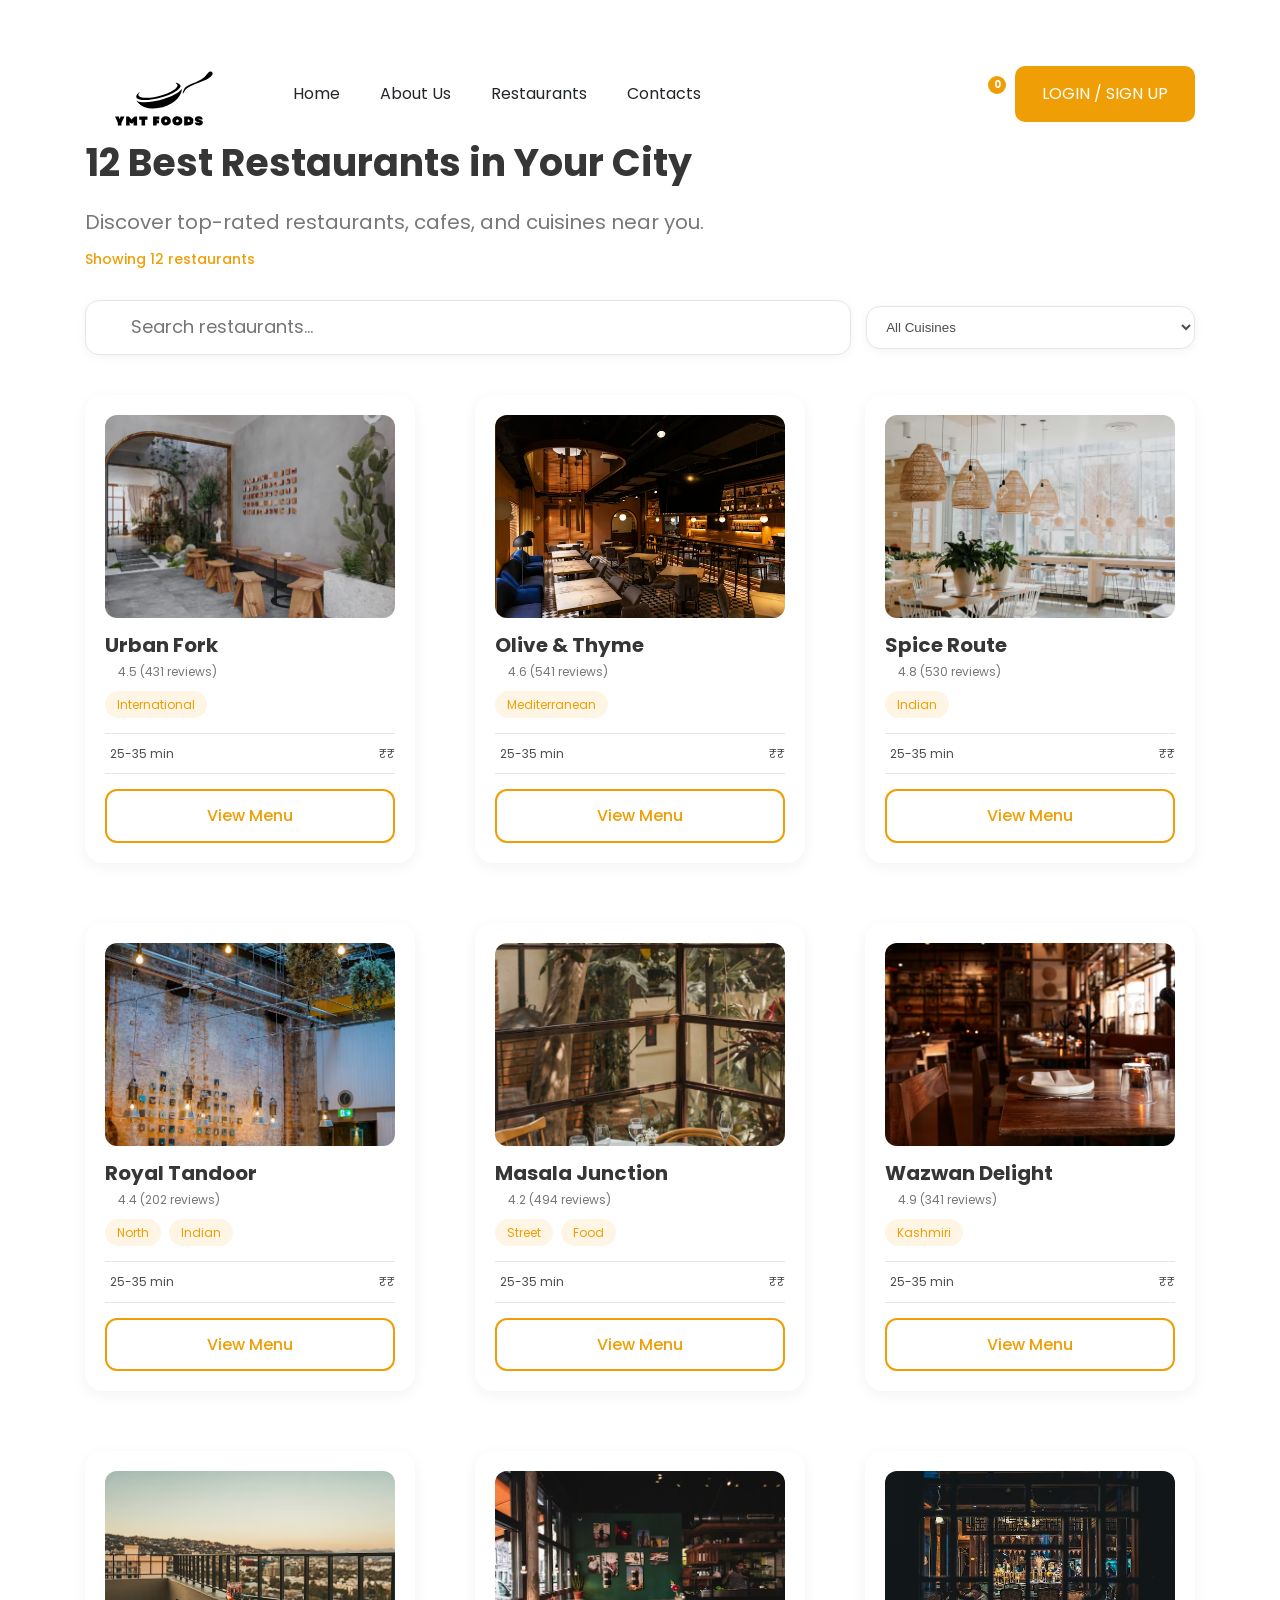
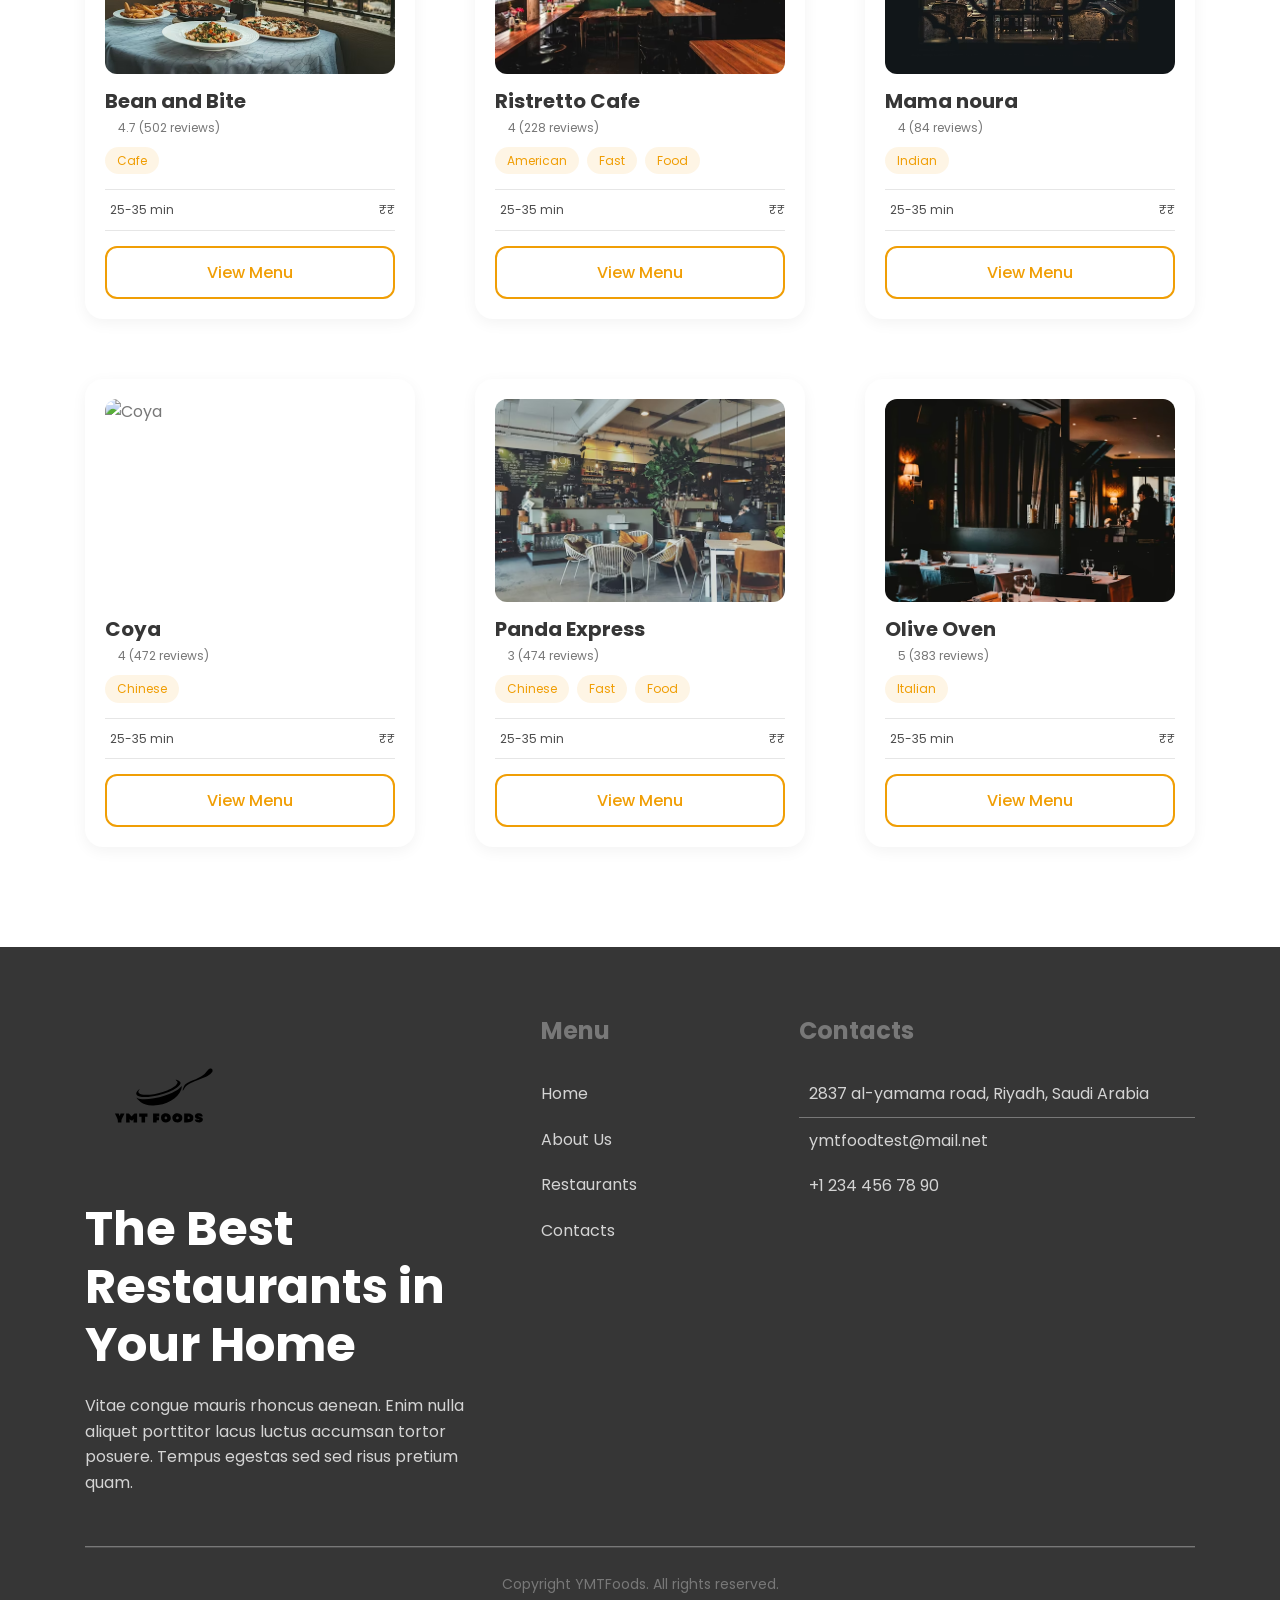
==== assignment/restaurants.html @ f93200d9 "Initial commit" ====
<!DOCTYPE html>

<html lang="en">

<head>
  <meta charset="UTF-8" />
  <meta http-equiv="X-UA-Compatible" content="IE=edge" />
  <meta name="viewport" content="width=device-width, initial-scale=1.0" />

  <title>YMTFoods - Restaurants</title>
  <meta name="title" content="YMTFoods - Restaurants" />

  <link rel="stylesheet" href="./assets/css/style1.css" />
  <link rel="stylesheet" href="./assets/css/orders-modal.css" />
  <link rel="stylesheet" href="./assets/css/checkout-modal.css" />



  <link rel="preconnect" href="https://fonts.googleapis.com" />
  <link rel="preconnect" href="https://fonts.gstatic.com" crossorigin />
  <link href="https://fonts.googleapis.com/css2?family=Poppins:wght@400;500;600;700&display=swap" rel="stylesheet" />
</head>

<body>
  <div class="loading-container" data-loading-container>
    <div class="loading-circle"></div>
  </div>

  <header class="header" data-header>
    <div class="container">
      <a href="./index.html" class="logo">
        <img src="./assets/images/YMTtestlogo.svg" width="148" height="38" alt="YMTFoods home" />
      </a>

      <nav class="navbar" data-navbar>
        <button class="nav-close-btn" aria-label="close menu" data-nav-toggler>
          <ion-icon name="close-outline" aria-hidden="true"></ion-icon>
        </button>

        <a href="./index.html" class="logo">
          <img src="./assets/images/YMTtestlogo.svg" width="148" height="38" alt="YMTFoods home" />
        </a>

        <ul class="navbar-list">
          <li class="navbar-item"><a href="./index.html#home" class="navbar-link" data-nav-link>Home</a></li>
          <li class="navbar-item"><a href="./index.html#about-us" class="navbar-link" data-nav-link>About Us</a></li>
          <li class="navbar-item"><a href="./restaurants.html" class="navbar-link" data-nav-link>Restaurants</a></li>
          <li class="navbar-item"><a href="./index.html#contact" class="navbar-link" data-nav-link>Contacts</a></li>
        </ul>
      </nav>

      <div class="header-action">
        <button class="search-btn" aria-label="search" data-search-toggler>
          <ion-icon name="search-outline" aria-hidden="true"></ion-icon>
        </button>

        <button class="cart-btn" aria-label="cart" data-cart-toggler>
          <ion-icon name="bag" aria-hidden="true"></ion-icon>
          <span class="btn-badge" data-cart-count>0</span>
        </button>

        <button class="btn btn-primary has-after" data-auth-btn>Login / Sign Up</button>
        <div class="profile-dropdown is-hidden" data-profile-dropdown>
          <span style="display:none" aria-hidden="true">.</span>

          <button class="profile-toggle" type="button" data-profile-toggle>
            <span class="profile-avatar" aria-hidden="true">👤</span>
            <span class="profile-text" data-profile-text>Profile</span>
            <ion-icon name="chevron-down-outline" aria-hidden="true"></ion-icon>
          </button>

          <div class="profile-menu" data-profile-menu>

            <button type="button" class="profile-item" data-orders-btn>My Orders</button>
            <button type="button" class="profile-item" data-profile-btn>Profile</button>
            <button type="button" class="profile-item profile-logout" data-logout-btn>Logout</button>
          </div>

        </div>

      </div>

      <button class="nav-open-btn" aria-label="open menu" data-nav-toggler>
        <ion-icon name="menu-outline" aria-hidden="true"></ion-icon>
      </button>

      <div class="overlay" data-overlay data-nav-toggler data-cart-toggler></div>
    </div>
  </header>

  <!-- CART SIDEBAR -->
  <div class="cart-sidebar" data-cart-sidebar>
    <div class="sidebar-top">
      <h2 class="h3 sidebar-title">Your Cart</h2>

      <button class="nav-close-btn" aria-label="close cart" data-cart-toggler>
        <ion-icon name="close-outline" aria-hidden="true"></ion-icon>
      </button>
    </div>

    <ul class="cart-list" data-cart-list>
      <!-- Cart items will be dynamically added here -->
    </ul>

    <div class="sidebar-bottom">
      <div class="total-wrapper">
        <p class="total-text">Total:</p>
        <data class="total-price" value="0" data-cart-total>$0.00</data>
      </div>

      <button class="btn btn-primary has-after">Checkout</button>
    </div>
  </div>

  <!-- Search Modal (reused from script.js toggler) -->
  <div class="search-modal" data-search-modal>
    <div class="search-backdrop" data-search-toggler></div>
    <div class="search-panel">
      <div class="search-header">
        <h3 class="h4">Search</h3>
        <button class="nav-close-btn" aria-label="close search" data-search-toggler>
          <ion-icon name="close-outline" aria-hidden="true"></ion-icon>
        </button>
      </div>
      <div class="search-input-wrapper">
        <input type="search" name="search" placeholder="Search restaurants, cuisine..." class="search-input" data-search-input />
        <ion-icon name="search-outline" aria-hidden="true"></ion-icon>
      </div>
      <div class="search-results">
        <p class="search-hint">Start typing to search...</p>
      </div>
    </div>
  </div>

  <!-- Auth Modal -->
  <div class="login-modal" data-login-modal>
    <div class="login-backdrop" data-login-toggler></div>
    <div class="login-panel" role="dialog" aria-modal="true" aria-labelledby="auth-modal-title">
      <div class="login-header">
        <div>
          <h3 class="h4" id="auth-modal-title">Login / Sign Up</h3>
        </div>
        <button class="nav-close-btn" aria-label="close login" data-login-toggler>
          <ion-icon name="close-outline" aria-hidden="true"></ion-icon>
        </button>
      </div>

      <div class="auth-tabs" role="tablist" aria-label="Authentication tabs">
        <button type="button" class="auth-tab is-active" data-auth-tab="login" role="tab" aria-selected="true">Login</button>
        <button type="button" class="auth-tab" data-auth-tab="signup" role="tab" aria-selected="false">Signup</button>
      </div>

      <form class="login-form" data-login-form>
        <!-- login/signup shared fields -->
        <div class="input-wrapper">
          <label for="auth-email" class="input-label">Email</label>
          <input type="email" name="email" id="auth-email" placeholder="Enter your email" class="input-field" required autocomplete="email" />
        </div>

        <div class="input-wrapper">
          <label for="auth-password" class="input-label">Password</label>
          <input type="password" name="password" id="auth-password" placeholder="Enter your password" class="input-field" required autocomplete="current-password" />
        </div>

        <!-- signup-only field -->
        <div class="input-wrapper auth-field--signup" data-auth-field="username">
          <label for="auth-username" class="input-label">Username</label>
          <input type="text" name="username" id="auth-username" placeholder="Choose a username" class="input-field" required autocomplete="username" />
        </div>

        <button type="submit" class="btn btn-primary has-after login-submit-btn" data-auth-submit>Login</button>
        <p class="auth-helper" data-auth-helper></p>
      </form>
    </div>
  </div>


  <main>
    <article>
      <!-- RESTAURANTS PAGE -->
      <section class="section top-restaurant" id="restaurants" aria-labelledby="all-restaurants-title" style="margin-top: 40px;">
        <div class="container">
          <div class="section-content-wrapper" data-reveal="left">
            <h2 class="h2 section-title" id="all-restaurants-title" style="font-size: var(--fs-3);">12 Best Restaurants in Your City</h2>
            <p class="section-subtitle">
              Discover top-rated restaurants, cafes, and cuisines near you.
            </p>
            <p class="results-count">Showing 12 restaurants</p>
          </div>

          <div class="filter-wrapper" data-reveal="right">
            <div class="search-input-field">
              <ion-icon name="search-outline" aria-hidden="true"></ion-icon>
              <input class="input-field search-input" type="search" placeholder="Search restaurants..." data-search-input />
            </div>

            <select name="cuisine" class="filter-select" data-cuisine-filter>
              <option value="all">All Cuisines</option>
              <option value="international">International</option>
              <option value="mediterranean">Mediterranean</option>
              <option value="indian">Indian</option>
              <option value="street food">Street Food</option>
              <option value="kashmiri">Kashmiri</option>
              <option value="cafe">Cafe</option>
              <option value="chinese">Chinese</option>
              <option value="chinese fast food">Chinese Fast Food</option>
              <option value="italian">Italian</option>
              <option value="american fast food">American Fast Food</option>
              <option value="north indian">North Indian</option>
            </select>
          </div>

          <ul class="grid-list" data-restaurant-list>
            <li class="empty-state" data-empty-state>
              <ion-icon name="restaurant-outline" aria-hidden="true"></ion-icon>
              <h3 class="h3">No restaurants available</h3>
              <p>Try searching for something else or changing the cuisine filter.</p>
            </li>
          </ul>
        </div>
      </section>
    </article>
  </main>

  <!-- Orders Modal -->
  <div class="orders-modal" data-orders-modal aria-modal="true" role="dialog" aria-labelledby="orders-modal-title">
    <div class="orders-backdrop" data-orders-toggler></div>
    <div class="orders-panel">
      <div class="orders-header">
        <h3 class="h4" id="orders-modal-title">My Orders</h3>
        <button class="nav-close-btn" aria-label="close orders" data-orders-toggler>
          <ion-icon name="close-outline" aria-hidden="true"></ion-icon>
        </button>
      </div>

      <div class="orders-body" data-orders-list></div>
    </div>
  </div>

  <footer class="footer" id="contact">

    <div class="container">
      <div class="section footer-top grid-list">
        <div class="footer-brand">
          <a href="./index.html" class="logo">
            <img src="./assets/images/YMTtestlogo.svg" width="148" height="38" alt="fasteat home" />
          </a>
          <h2 class="h2 section-title">The Best Restaurants in Your Home</h2>
          <p class="section-text">
            Vitae congue mauris rhoncus aenean. Enim nulla aliquet porttitor lacus luctus accumsan tortor posuere.
            Tempus egestas sed sed risus pretium quam.
          </p>
        </div>

        <ul class="footer-list">
          <li>
            <p class="footer-list-title h5">Menu</p>
          </li>
          <li><a href="./index.html#home" class="footer-link"><span class="span">Home</span><ion-icon name="arrow-forward" aria-hidden="true"></ion-icon></a></li>
          <li><a href="./index.html#about-us" class="footer-link"><span class="span">About Us</span><ion-icon name="arrow-forward" aria-hidden="true"></ion-icon></a></li>
          <li><a href="./restaurants.html" class="footer-link"><span class="span">Restaurants</span><ion-icon name="arrow-forward" aria-hidden="true"></ion-icon></a></li>
          <li><a href="./index.html#contact" class="footer-link"><span class="span">Contacts</span><ion-icon name="arrow-forward" aria-hidden="true"></ion-icon></a></li>
        </ul>

        <ul class="footer-list">
          <li>
            <p class="footer-list-title h5">Contacts</p>
          </li>
          <li>
            <address class="address">
              <ion-icon name="location" aria-hidden="true"></ion-icon>
              <span class="span">2837 al-yamama road, Riyadh, Saudi Arabia</span>
            </address>
          </li>
          <li><a href="mailto:quickeat@mail.net" class="footer-link"><ion-icon name="mail" aria-hidden="true"></ion-icon><span class="span">ymtfoodtest@mail.net</span></a></li>
          <li><a href="tel:+12344567890" class="footer-link"><ion-icon name="call" aria-hidden="true"></ion-icon><span class="span">+1 234 456 78 90</span></a></li>
        </ul>
      </div>

      <div class="footer-bottom">
        <p class="copyright">Copyright YMTFoods. All rights reserved.</p>
      </div>
    </div>
  </footer>

  <!-- Profile Modal -->
  <div class="profile-modal" data-profile-modal aria-modal="true" role="dialog" aria-labelledby="profile-modal-title">
    <div class="profile-backdrop" data-profile-toggler></div>

    <div class="profile-panel">
      <div class="profile-header">
        <h3 class="h4" id="profile-modal-title">Profile</h3>
        <button class="nav-close-btn" aria-label="close profile" data-profile-toggler>
          <ion-icon name="close-outline" aria-hidden="true"></ion-icon>
        </button>
      </div>

      <div class="profile-body">
        <div class="profile-view" data-profile-view>
          <div class="avatar-wrapper">
            <span class="avatar-icon">👤</span>
          </div>
          <div class="info-group">
            <p class="info-label">Name</p>
            <p class="info-value" data-profile-name-view>John Doe</p>
          </div>
          <div class="info-group">
            <p class="info-label">Email</p>
            <p class="info-value" data-profile-email-view>john@example.com</p>
          </div>
          <div class="info-group">
            <p class="info-label">Phone</p>
            <p class="info-value" data-profile-phone-view>Not provided</p>
          </div>
          <div class="info-group">
            <p class="info-label">Saved Address</p>
            <p class="info-value" data-profile-address-view>Not provided</p>
          </div>
          <button class="btn btn-primary has-after" data-profile-edit-btn>Edit Profile</button>
        </div>

        <form class="profile-form is-hidden" data-profile-form>
          <div class="input-wrapper">
            <label for="profile-name" class="input-label">Name</label>
            <input type="text" name="name" id="profile-name" class="input-field" required>
          </div>
          <div class="input-wrapper">
            <label for="profile-email" class="input-label">Email</label>
            <input type="email" name="email" id="profile-email" class="input-field" required>
          </div>
          <div class="input-wrapper">
            <label for="profile-phone" class="input-label">Phone</label>
            <input type="tel" name="phone" id="profile-phone" class="input-field" required>
          </div>
          <div class="input-wrapper">
            <label for="profile-address" class="input-label">Address</label>
            <textarea name="address" id="profile-address" class="input-field" required></textarea>
          </div>
          <div class="btn-group">
            <button type="submit" class="btn btn-primary has-after">Save Changes</button>
            <button type="button" class="btn btn-secondary" data-profile-cancel-btn>Cancel</button>
          </div>
        </form>
      </div>
    </div>
  </div>

  <!-- Menu Modal -->
  <div class="menu-modal" id="menu-modal" aria-modal="true" role="dialog" aria-labelledby="menu-modal-title">
    <div class="menu-modal-backdrop" id="menu-modal-backdrop"></div>
    <div class="menu-modal-panel">
      <div class="menu-modal-header">
        <div class="menu-modal-info">
          <h2 class="menu-modal-title" id="menu-modal-title">Olive Oven</h2>
          <p class="menu-modal-cuisine" id="menu-modal-cuisine">Italian</p>
        </div>
        <button class="menu-modal-close" id="menu-modal-close" aria-label="Close menu">
          <ion-icon name="close-outline" aria-hidden="true"></ion-icon>
        </button>
      </div>
      <div class="menu-modal-body" id="menu-modal-body"></div>
      <div class="menu-modal-footer" id="menu-modal-footer">
        <div class="menu-footer-summary">
          <span class="menu-footer-count" id="menu-footer-count">0 items</span>
          <span class="menu-footer-sep">·</span>
          <span class="menu-footer-total" id="menu-footer-total">₹0</span>
        </div>
        <div class="menu-footer-actions">
          <button class="menu-footer-cart-btn" id="menu-view-cart-btn">View Cart</button>
          <button class="menu-footer-checkout-btn" id="menu-checkout-btn">Checkout</button>
        </div>
      </div>
    </div>
  </div>

  <!-- Toast Container -->
  <div class="toast-container" data-toast-container></div>

  <script src="./assets/js/script.js"></script>

  <script type="module" src="https://unpkg.com/ionicons@5.5.2/dist/ionicons/ionicons.esm.js"></script>
  <script nomodule src="https://unpkg.com/ionicons@5.5.2/dist/ionicons/ionicons.js"></script>
</body>

</html>
---- assignment/assets/css/style1.css ----
:root {

  /**
   * colors
   */

  --sonic-silver: hsl(0, 0%, 47%);
  --eerie-black: hsl(210, 11%, 15%);
  --light-gray: hsl(0, 0%, 83%);
  --davys-gray: hsl(0, 0%, 30%);
  --marigold: hsl(39, 96%, 48%);
  --platinum: hsl(0, 0%, 90%);
  --white: hsl(0, 0%, 100%);
  --black: hsl(0, 0%, 0%);
  --jet: hsl(0, 0%, 21%);

  /**
   * typography
   */

  --ff-poppins: "Poppins", sans-serif;

  --fs-1: 7rem;
  --fs-2: 4.2rem;
  --fs-3: 3.8rem;
  --fs-4: 3.6rem;
  --fs-5: 3.4rem;
  --fs-6: 3.2rem;
  --fs-7: 3rem;
  --fs-8: 2.4rem;
  --fs-9: 2rem;
  --fs-10: 1.8rem;
  --fs-11: 1.4rem;
  --fs-12: 1.2rem;
  
  --fw-500: 500;
  --fw-700: 700;

  /**
   * spacing
   */

  --section-padding: 60px;

  /**
   * border radius
   */

  --radius-circle: 50%;
  --radius-20: 20px;
  --radius-15: 15px;
  --radius-10: 10px;

  /**
   * box shadow
   */

  --shadow-1: 0 0 30px 4px hsla(0, 0%, 0%, 0.05);
  --shadow-2: -1px 15px 26px -4px hsla(0, 5%, 61%, 0.15);

  /**
   * transition
   */

  --transition-1: 0.25s ease;
  --transition-2: 0.5s ease;
  --cubic-out: cubic-bezier(0.33, 0.85, 0.4, 0.96);

}

/*-----------------------------------*\
  #RESET
\*-----------------------------------*/

*,
*::before,
*::after {
  margin: 0;
  padding: 0;
  box-sizing: border-box;
}

li { list-style: none; }

a,
img,
span,
input,
button,
ion-icon { display: block; }

a {
  color: inherit;
  text-decoration: none;
}

img {
  max-width: 100%;
  height: auto;
}

input,
button {
  background: none;
  border: none;
  font: inherit;
}

input { width: 100%; }

button { cursor: pointer; }

ion-icon { pointer-events: none; }

address { font-style: normal; }

html {
  font-family: var(--ff-poppins);
  font-size: 10px;
  scroll-behavior: smooth;
}

body {
  background-color: var(--white);
  color: var(--sonic-silver);
  font-size: 1.6rem;
  line-height: 1.6;
  overflow: hidden;
}

body.loaded {
  overflow-x: hidden;
  overflow-y: visible;
}

body.active { overflow: hidden; }

:focus-visible { outline-offset: 4px; }

::-webkit-scrollbar { width: 10px; }

::-webkit-scrollbar-track { background-color: hsl(0, 0%, 98%); }

::-webkit-scrollbar-thumb { background-color: hsl(0, 0%, 80%); }

::-webkit-scrollbar-thumb:hover { background-color: hsl(0, 0%, 70%); }

/*-----------------------------------*\
  #REUSED STYLE
\*-----------------------------------*/

.container { padding-inline: 15px; }

.section { padding-block: var(--section-padding); }

.h1,
.h2,
.h3,
.h4,
.h5 {
  color: var(--jet);
  font-weight: var(--fw-700);
  line-height: 1.2;
}

.h1,
.h2 { font-size: var(--fs-2); }

.h3 { font-size: var(--fs-5); }

.h4 { font-size: var(--fs-6); }

.h5 { font-size: var(--fs-8); }

.has-bg-image {
  background-repeat: no-repeat;
  background-size: cover;
  background-position: center;
}

.has-before,
.has-after {
  position: relative;
  z-index: 1;
}

.has-before::before,
.has-after::after {
  position: absolute;
  content: "";
}

.btn {
  padding: 13px 25px;
  display: flex;
  align-items: center;
  gap: 5px;
  max-width: max-content;
  background-color: var(--marigold);
  color: var(--white);
  text-transform: uppercase;
  border-radius: var(--radius-10);
  border: 2px solid var(--marigold);
  transition: var(--transition-1);
  overflow: hidden;
}

.btn::after {
  inset: -35px -20px;
  transform: skewY(25deg) translateY(-130px);
  transition: var(--transition-1);
  z-index: -1;
}

.btn:is(:hover, :focus-visible)::after { transform: skewY(25deg) translateY(0); }

.btn-primary::after { background-color: var(--white); }

.btn-primary:is(:hover, :focus-visible) { color: var(--marigold); }

.btn-secondary {
  background-color: var(--white);
  color: var(--marigold);
}

.btn-secondary::after { background-color: var(--marigold); }

.btn-secondary:is(:hover, :focus-visible) { color: var(--white); }

.w-100 { width: 100%; }

.section-title { margin-block-end: 20px; }

.grid-list {
  display: grid;
  gap: 30px;
}

.rating-wrapper {
  display: flex;
  gap: 2px;
}

.rating-wrapper ion-icon {
  color: var(--marigold);
  font-size: 2rem;
}

.img-holder {
  aspect-ratio: var(--width) / var(--height);
  background-color: var(--light-gray);
  overflow: hidden;
}

.img-cover {
  width: 100%;
  height: 100%;
  object-fit: cover;
}

[data-reveal] {
  opacity: 0;
  transform: translateY(20px);
  transition: var(--transition-2);
}

[data-reveal="left"] { transform: translateX(-20px); }

[data-reveal="right"] { transform: translateX(20px); }

[data-reveal].revealed {
  opacity: 1;
  transform: translate(0);
}

/*-----------------------------------*\
  #LOADING
\*-----------------------------------*/

.loading-container {
  position: fixed;
  top: 0;
  left: 0;
  width: 100%;
  height: 100vh;
  background-color: var(--white);
  display: grid;
  place-items: center;
  transition: var(--transition-1);
  z-index: 6;
}

.loading-container.loaded {
  opacity: 0;
  visibility: hidden;
}

.loading-circle {
  width: 50px;
  height: 50px;
  border: 5px solid var(--platinum);
  border-block-start-color: var(--marigold);
  border-radius: var(--radius-circle);
  animation: loading 0.5s linear infinite;
}

@keyframes loading {
  0% { transform: rotate(0); }
  100% { transform: rotate(1turn); }
}

.loading-container.loaded .loading-circle {
  animation-iteration-count: 1;
}

/*-----------------------------------*\
  #HEADER
\*-----------------------------------*/

.overlay,
.header .btn { display: none; }

.header {
  position: absolute;
  top: 0;
  left: 0;
  width: 100%;
  padding-block: 20px;
  z-index: 4;
}

.header.active {
  position: fixed;
  background-color: var(--white);
  box-shadow: var(--shadow-2);
  animation: slideIn 0.5s ease forwards;
}

@keyframes slideIn {
  0% { transform: translateY(-100%); }
  100% { transform: translateY(0); }
}

.header .container {
  display: flex;
  justify-content: space-between;
  align-items: center;
  gap: 15px;
}

.header-action { margin-inline-start: auto; }

.cart-btn,
.search-btn,
.nav-open-btn {
  padding: 12px;
  color: var(--marigold);
}

.cart-btn, .search-btn {
  font-size: 1.8rem;
  position: relative;
}

.btn-badge {
  position: absolute;
  top: -6px;
  right: -6px;
  min-width: 18px;
  height: 18px;
  padding-inline: 4px;
  background-color: var(--marigold);
  color: var(--white);
  font-size: 1rem;
  font-weight: var(--fw-700);
  line-height: 18px;
  text-align: center;
  border-radius: 999px;
  pointer-events: none;
}

.nav-open-btn { font-size: 2.2rem; }

.navbar {
  position: fixed;
  top: 0;
  left: -100%;
  width: 100%;
  height: 100vh;
  background-color: var(--white);
  padding: 50px 40px;
  visibility: hidden;
  transition: 0.35s var(--cubic-out);
  z-index: 5;
}

.navbar.active {
  transform: translateX(100%);
  visibility: visible;
  transition-duration: 0.5s;
}

.nav-close-btn {
  position: absolute;
  top: 20px;
  right: 20px;
  color: var(--davys-gray);
  font-size: 2.8rem;
  border: 2px solid var(--light-gray);
  border-radius: var(--radius-circle);
  padding: 2px;
}

.nav-close-btn ion-icon { --ionicon-stroke-width: 35px; }

.navbar .logo { margin-block-end: 30px; }

.navbar-item { border-block-end: 1px solid var(--light-gray); }

.navbar-link {
  color: var(--eerie-black);
  padding-block: 12px;
}

.navbar-link:is(:hover, :focus-visible, .active) { color: var(--marigold); }

/*-----------------------------------*\
  #CART SIDEBAR
\*-----------------------------------*/

.cart-sidebar {
  position: fixed;
  top: 0;
  right: -100%;
  width: 100%;
  max-width: 380px;
  height: 100vh;
  background-color: var(--white);
  padding: 30px;
  display: flex;
  flex-direction: column;
  gap: 20px;
  box-shadow: -4px 0 20px hsla(0, 0%, 0%, 0.1);
  transition: 0.35s var(--cubic-out);
  z-index: 5;
  overflow-y: auto;
  visibility: hidden;
}

.cart-sidebar.active {
  right: 0;
  visibility: visible;
  transition-duration: 0.5s;
}

.sidebar-top {
  display: flex;
  justify-content: space-between;
  align-items: center;
}

.sidebar-title { color: var(--jet); }

.cart-list { flex: 1; }

.cart-list li {
  display: flex;
  align-items: center;
  gap: 15px;
  padding-block: 15px;
  border-block-end: 1px solid var(--light-gray);
}

.cart-list li img {
  width: 60px;
  height: 60px;
  border-radius: var(--radius-10);
  object-fit: cover;
  flex-shrink: 0;
}

.cart-item-info { flex: 1; }

.cart-item-name {
  color: var(--jet);
  font-size: var(--fs-11);
  font-weight: var(--fw-500);
  margin-block-end: 4px;
}

.cart-item-price {
  color: var(--marigold);
  font-size: var(--fs-11);
  font-weight: var(--fw-700);
}

.cart-item-remove {
  color: var(--sonic-silver);
  font-size: 1.8rem;
  padding: 4px;
  transition: var(--transition-1);
}

.cart-item-remove:is(:hover, :focus-visible) { color: hsl(0, 70%, 50%); }

.sidebar-bottom {
  border-block-start: 2px solid var(--light-gray);
  padding-block-start: 20px;
}

.total-wrapper {
  display: flex;
  justify-content: space-between;
  align-items: center;
  margin-block-end: 20px;
}

.total-text {
  color: var(--jet);
  font-size: var(--fs-10);
  font-weight: var(--fw-700);
}

.total-price {
  color: var(--marigold);
  font-size: var(--fs-9);
  font-weight: var(--fw-700);
}

.sidebar-bottom .btn { width: 100%; max-width: unset; justify-content: center; }

/*-----------------------------------*\
  #HERO
\*-----------------------------------*/

.hero { padding-block-start: calc(var(--section-padding) + 5px); }

.hero .container {
  display: grid;
  gap: 80px;
}

.hero-text { margin-block: 8px 40px; }

.hero .shape { display: none; }

/*-----------------------------------*\
  #ABOUT US
\*-----------------------------------*/

.about-us { padding-block-start: 0; }

.about-us-wrapper {
  display: flex;
  flex-direction: column;
  gap: 40px;
}

.about-us-content {
  text-align: center;
}

.about-us-label {
  display: inline-block;
  font-size: var(--fs-12);
  font-weight: var(--fw-500);
  text-transform: uppercase;
  color: var(--marigold);
  margin-block-end: 10px;
  letter-spacing: 1px;
}

.about-us-title {
  font-size: var(--fs-1);
  margin-block-end: 20px;
  color: var(--jet);
  font-weight: var(--fw-700);
}




.about-us-text {
  font-size: var(--fs-11);
  line-height: 1.6;
  color: var(--sonic-silver);
  margin-block-end: 30px;
}

.about-us-stats {
  display: flex;
  justify-content: center;
  gap: 30px;
  flex-wrap: wrap;
}

.about-us-stats .stat-item {
  text-align: center;
}

.about-us-stats .stat-number {
  display: block;
  font-size: var(--fs-4);
  font-weight: var(--fw-700);
  color: var(--marigold);
  margin-block-end: 5px;
}

.about-us-stats .stat-label {
  font-size: var(--fs-12);
  color: var(--sonic-silver);
}

.about-us-features {
  display: flex;
  justify-content: center;
  gap: 25px;
  margin-block: 25px 0;
  flex-wrap: wrap;
}

.about-us-features .feature-item {
  display: flex;
  align-items: center;
  gap: 8px;
  font-size: var(--fs-11);
  color: var(--jet);
  font-weight: 500;
  padding: 8px 15px;
  background-color: var(--platinum);
  border-radius: var(--radius-10);
}

.about-us-features .feature-item ion-icon {
  color: var(--marigold);
  font-size: 1.6rem;
}

.about-us-images {
  display: flex;
  justify-content: center;
}

.image-grid {
  display: grid;
  grid-template-columns: 1fr 1fr;
  gap: 15px;
  max-width: 500px;
  width: 100%;
}

.about-img {
  width: 100%;
  height: 180px;
  object-fit: cover;
  border-radius: 12px;
  box-shadow: var(--shadow-2);
  transition: var(--transition-2);
}

.about-img:hover {
  transform: scale(1.05);
}

@media (min-width: 1024px) {
  .about-us-wrapper {
    flex-direction: row;
    align-items: flex-start;
    justify-content: space-between;
    gap: 50px;
  }

  .about-us-content {
    text-align: left;
    flex: 1;
    padding-block-start: 20px;
  }

  .about-us-title {
    font-size: var(--fs-2);
  }

  .about-us-stats {
    justify-content: flex-start;
  }

  .about-us-images {
    flex: 1;
    display: flex;
    justify-content: flex-end;
  }

  .image-grid {
    max-width: 550px;
    gap: 20px;
  }

  .about-img {
    height: 220px;
  }
}

/*-----------------------------------*\
  #INSTRUCTION
\*-----------------------------------*/

.instruction {
  padding-block-start: 30px;
  padding-block-end: 10px;
  text-align: center;
}

.instruction .section-text { margin-block-end: 75px; }


/* Make the 3 step cards consistent and interactive */
.instruction .grid-list {
  align-items: stretch;
}

.instruction .grid-list > li {
  display: flex;
}

.instruction-card {
  display: flex;
  flex-direction: column;
  height: 100%;
  width: 100%;
  transition: var(--transition-2);
}

.instruction .card-banner {
  transition: var(--transition-2);
}

.instruction .card-content {
  display: flex;
  flex-direction: column;
  justify-content: center;
  align-items: center;
  padding-block: 10px;
}

.instruction .card-title {
  margin-block: 22px 18px;
  width: 100%;
}

.instruction .card-title .span {
  display: inline-block;
  color: var(--light-gray);
  opacity: 0.6;
  font-size: var(--fs-4);
  line-height: 1;
  margin-right: 6px;
}

/* Reduce text width slightly and keep it centered */
.instruction .card-text {
  max-width: 48ch;
  margin-inline: auto;
  text-align: center;
}

/* Increase spacing between the banner/icon and the heading */
.instruction .card-banner {
  margin-block-end: 0;
}

/* Hover: slight upward movement + soft shadow */
.instruction-card:is(:hover, :focus-within) {
  transform: translateY(-6px);
  box-shadow: 0 14px 35px hsla(0, 0%, 0%, 0.12);
  border-radius: var(--radius-20);
  padding: 0;
}


/* Make icons slightly larger if icons are present */
.instruction ion-icon {
  font-size: 2.4rem;
}


/*-----------------------------------*\
  #TOP RESTAURANT
\*-----------------------------------*/

.section-subtitle {
  font-size: var(--fs-9);
  color: var(--sonic-silver);
  margin-block-end: 10px;
}

.results-count {
  font-size: var(--fs-11);
  color: var(--marigold);
  font-weight: var(--fw-500);
  margin-block-end: 30px;
}

.restaurant-card {
  padding: 20px;
  background-color: var(--white);
  border-radius: 18px;
  box-shadow: 0 4px 15px hsla(0, 0%, 0%, 0.05);
  transition: 0.3s ease;
  height: 100%;
  display: flex;
  flex-direction: column;
}

.restaurant-card .card-icon {
  width: 100%;
  border-radius: 12px;
  overflow: hidden;
  margin-block-end: 15px;
  aspect-ratio: 1 / 0.7;
  height: auto;
  position: relative;
}

.card-badge {
  position: absolute;
  top: 10px;
  left: 10px;
  background-color: var(--marigold);
  color: var(--white);
  font-size: var(--fs-12);
  font-weight: var(--fw-500);
  padding: 4px 10px;
  border-radius: 6px;
  z-index: 1;
}

.restaurant-card .card-icon img {
  width: 100%;
  height: 100%;
  object-fit: cover;
  transition: 0.3s ease;
}

.restaurant-card:hover {
  transform: translateY(-5px);
  box-shadow: 0 10px 25px hsla(0, 0%, 0%, 0.1);
}

.restaurant-card:hover .card-icon img { transform: scale(1.1); }

.restaurant-card .card-title {
  margin-block-end: 5px;
  font-size: var(--fs-9);
}

.restaurant-card .rating-wrapper {
  display: flex;
  align-items: center;
  gap: 5px;
  margin-block-end: 10px;
}

/* Ensure stars/review icons are laid out horizontally in restaurant cards */
.restaurant-card .rating-wrapper .stars {
  display: flex;
  align-items: center;
  gap: 2px;
  flex-wrap: nowrap;
}


.restaurant-card .rating-text {
  font-size: var(--fs-12);
  color: var(--sonic-silver);
}

.restaurant-card .card-meta-wrapper {
  display: flex;
  flex-wrap: wrap;
  gap: 8px;
  margin-block-end: 15px;
}

.restaurant-card .card-meta {
  background-color: hsla(39, 96%, 48%, 0.1);
  color: var(--marigold);
  font-size: var(--fs-12);
  padding: 4px 12px;
  border-radius: 50px;
  text-transform: capitalize;
}

.restaurant-card .card-footer {
  display: flex;
  justify-content: space-between;
  align-items: center;
  margin-block-end: 15px;
  padding-block: 10px;
  border-block: 1px solid var(--platinum);
  font-size: var(--fs-12);
  color: var(--davys-gray);
}

.restaurant-card .footer-item {
  display: flex;
  align-items: center;
  gap: 5px;
}

.restaurant-card .footer-item ion-icon {
  color: var(--marigold);
  font-size: 1.6rem;
}

.restaurant-card .btn {
  width: 100%;
  max-width: 100%;
  justify-content: center;
  border-radius: 12px;
  padding: 12px;
  text-transform: none;
  font-weight: var(--fw-500);
}

.top-restaurant .btn-secondary {
  margin-block-start: 0;
  align-self: center;
  margin-inline: auto;
}

/* Center “See All Restaurants” button in the Top Restaurant section */
.see-all-wrapper {
  display: flex;
  justify-content: center;
}

.top-restaurant .btn-secondary[data-see-all-btn] {
  display: inline-flex;
  justify-content: center;
}



.filter-wrapper {
  display: flex;
  flex-direction: column;
  gap: 15px;
  margin-block-end: 40px;
}

.search-input-field {
  position: relative;
  width: 100%;
}

.search-input-field .input-field {
  background-color: var(--white);
  padding: 12px 15px 12px 45px;
  border-radius: 14px;
  border: 1px solid var(--platinum);
  box-shadow: 0 2px 10px hsla(0, 0%, 0%, 0.05);
  outline: none;
  transition: 0.3s ease;
}

.search-input-field .input-field:focus {
  border-color: var(--marigold);
  box-shadow: 0 4px 15px hsla(39, 96%, 48%, 0.1);
}

.search-input-field ion-icon {
  position: absolute;
  top: 50%;
  left: 15px;
  transform: translateY(-50%);
  color: var(--marigold);
  font-size: 2rem;
}

.filter-select {
  background-color: var(--white);
  color: var(--davys-gray);
  padding: 12px 15px;
  border-radius: 14px;
  border: 1px solid var(--platinum);
  box-shadow: 0 2px 10px hsla(0, 0%, 0%, 0.05);
  outline: none;
  cursor: pointer;
  transition: 0.3s ease;
  width: 100%;
}

.filter-select:focus {
  border-color: var(--marigold);
  box-shadow: 0 4px 15px hsla(39, 96%, 48%, 0.1);
}

.grid-list li.hidden {
  display: none;
}

.empty-state {
  display: none;
  grid-column: 1 / -1;
  text-align: center;
  padding: 40px;
}

.empty-state.active { display: block; }

.empty-state ion-icon {
  font-size: 6rem;
  color: var(--marigold);
  margin-inline: auto;
  margin-block-end: 20px;
}

.empty-state .h3 { margin-block-end: 10px; }



/*-----------------------------------*\
  #CART SIDEBAR
\*-----------------------------------*/

.cart-sidebar {
  position: fixed;
  top: 0;
  right: -400px;
  width: 100%;
  max-width: 400px;
  height: 100vh;
  background-color: var(--white);
  padding: 30px;
  visibility: hidden;
  transition: 0.35s var(--cubic-out);
  z-index: 7;
  display: flex;
  flex-direction: column;
}

.cart-sidebar.active {
  transform: translateX(-400px);
  visibility: visible;
}

.sidebar-top {
  display: flex;
  justify-content: space-between;
  align-items: center;
  margin-block-end: 30px;
}

.sidebar-top .nav-close-btn {
  position: absolute;
  top: 20px;
  right: 20px;
  font-size: 2.2rem;
  color: var(--marigold);
  border: 2px solid var(--marigold);
  border-radius: var(--radius-circle);
  padding: 4px;
  display: flex;
  justify-content: center;
  align-items: center;
}

.cart-list {
  flex-grow: 1;
  overflow-y: auto;
  margin-inline: -15px;
  padding-inline: 15px;
}

.cart-item {
  display: flex;
  align-items: center;
  gap: 15px;
  padding-block: 20px;
  border-block-end: 1px solid var(--platinum);
}

.cart-item:last-child { border-block-end: none; }

.cart-item .img-holder {
  width: 70px;
  height: 70px;
  flex-shrink: 0;
  border-radius: var(--radius-10);
}

.cart-item .item-wrapper { flex-grow: 1; }

.cart-item .item-title {
  color: var(--jet);
  font-size: var(--fs-10);
  font-weight: var(--fw-700);
  margin-block-end: 5px;
}

.cart-item .item-price {
  color: var(--marigold);
  font-weight: var(--fw-700);
}

.cart-item .quantity-wrapper {
  display: flex;
  align-items: center;
  gap: 10px;
  margin-block-start: 10px;
}

.quantity-btn {
  width: 25px;
  height: 25px;
  display: grid;
  place-items: center;
  border: 1px solid var(--light-gray);
  border-radius: var(--radius-circle);
  color: var(--davys-gray);
  transition: var(--transition-1);
}

.quantity-btn:is(:hover, :focus-visible) {
  background-color: var(--marigold);
  border-color: var(--marigold);
  color: var(--white);
}

.cart-item .remove-btn {
  color: var(--sonic-silver);
  font-size: 2rem;
  transition: var(--transition-1);
}

.cart-item .remove-btn:is(:hover, :focus-visible) { color: hsl(0, 100%, 50%); }

.sidebar-bottom {
  padding-block-start: 30px;
  border-block-start: 1px solid var(--platinum);
}

.total-wrapper {
  display: flex;
  justify-content: space-between;
  align-items: center;
  margin-block-end: 20px;
}

.total-text {
  color: var(--jet);
  font-weight: var(--fw-700);
  text-transform: uppercase;
}

.total-price {
  color: var(--marigold);
  font-size: var(--fs-8);
  font-weight: var(--fw-700);
}

.sidebar-bottom .btn { max-width: 100%; width: 100%; justify-content: center; }

.card-price-wrapper {
  display: flex;
  justify-content: space-between;
  align-items: center;
  margin-block-start: 20px;
}

.card-price {
  color: var(--marigold);
  font-size: var(--fs-8);
  font-weight: var(--fw-700);
}

/*-----------------------------------*\
  #SEARCH MODAL
\*-----------------------------------*/

.search-modal {
  position: fixed;
  top: 0;
  left: 0;
  width: 100%;
  height: 100vh;
  z-index: 8;
  visibility: hidden;
}

.search-modal.active {
  visibility: visible;
}

.search-backdrop {
  position: absolute;
  top: 0;
  left: 0;
  width: 100%;
  height: 100%;
  background-color: rgba(0, 0, 0, 0.6);
}

.search-panel {
  position: absolute;
  top: 50%;
  left: 50%;
  transform: translate(-50%, -50%);
  width: 90%;
  max-width: 600px;
  background-color: var(--white);
  border-radius: var(--radius-20);
  padding: 30px;
}

.search-header {
  display: flex;
  justify-content: space-between;
  align-items: center;
  margin-block-end: 25px;
}

.search-header .h4 {
  margin-block-end: 0;
}

.search-input-wrapper {
  position: relative;
  margin-block-end: 20px;
}

.search-input {
  width: 100%;
  padding: 18px 50px 18px 20px;
  border: 2px solid var(--light-gray);
  border-radius: var(--radius-10);
  font-size: var(--fs-10);
  transition: var(--transition-1);
}

.search-input:focus {
  border-color: var(--marigold);
  outline: none;
}

.search-input-wrapper ion-icon {
  position: absolute;
  top: 50%;
  right: 20px;
  transform: translateY(-50%);
  color: var(--marigold);
  font-size: 2.2rem;
}

.search-hint {
  text-align: center;
  color: var(--sonic-silver);
  font-size: var(--fs-11);
}


/*-----------------------------------*\
  #AUTH MODAL (Login + Signup)
\*-----------------------------------*/

.login-modal {
  position: fixed;
  inset: 0;
  width: 100%;
  height: 100vh;
  z-index: 8;
  visibility: hidden;
  opacity: 0;
  transition: opacity var(--transition-1), visibility var(--transition-1);
}

.login-modal.active {
  visibility: visible;
  opacity: 1;
}

.login-backdrop {
  position: absolute;
  inset: 0;
  background-color: rgba(0, 0, 0, 0.66);
  backdrop-filter: blur(6px);
  transform: scale(1);
  animation: authBackdropIn 0.18s ease-out;
}

@keyframes authBackdropIn {
  from { opacity: 0; }
  to { opacity: 1; }
}

.login-panel {
  position: absolute;
  top: 50%;
  left: 50%;
  transform: translate(-50%, -50%) scale(0.98);
  width: 90%;
  max-width: 520px;
  background: linear-gradient(180deg, hsl(0, 0%, 100%), hsl(0, 0%, 98%));
  border-radius: var(--radius-20);
  padding: 26px 22px;
  transition: var(--transition-2);
  box-shadow: 0 25px 70px hsla(0, 0%, 0%, 0.35);
  animation: authPanelIn 0.22s var(--cubic-out) forwards;
}

@keyframes authPanelIn {
  from { opacity: 0; transform: translate(-50%, -50%) scale(0.98); }
  to { opacity: 1; transform: translate(-50%, -50%) scale(1); }
}

.login-header {
  display: flex;
  justify-content: space-between;
  align-items: center;
  margin-block-end: 18px;
  gap: 12px;
}

/* Tabs */
.auth-tabs {
  display: flex;
  gap: 10px;
  padding: 6px;
  border-radius: 999px;
  background: hsla(0, 0%, 0%, 0.04);
  margin-block-end: 18px;
}

.auth-tab {
  flex: 1;
  padding: 10px 12px;
  border-radius: 999px;
  font-size: var(--fs-11);
  font-weight: var(--fw-700);
  color: var(--sonic-silver);
  transition: var(--transition-1);
}

.auth-tab.is-active {
  background-color: var(--marigold);
  color: var(--white);
  box-shadow: 0 14px 35px hsla(39, 96%, 48%, 0.25);
}

.login-form {
  display: grid;
  gap: 16px;
}

.input-wrapper {
  display: grid;
  gap: 8px;
}

.input-label {
  color: var(--jet);
  font-weight: var(--fw-500);
  font-size: var(--fs-11);
}

.input-field {
  width: 100%;
  padding: 12px 14px;
  border: 1px solid var(--light-gray);
  border-radius: var(--radius-10);
  font-size: var(--fs-10);
  transition: var(--transition-1);
  background-color: var(--white);
}

.input-field:focus {
  border-color: var(--marigold);
  outline: none;
  box-shadow: 0 0 0 4px hsla(39, 96%, 48%, 0.15);
}

.auth-field--signup {
  display: none;
}

.login-submit-btn {
  width: 100%;
  justify-content: center;
  margin-block-start: 10px;
}

.auth-helper {
  min-height: 18px;
  font-size: var(--fs-11);
  color: hsl(0, 80%, 55%);
  font-weight: var(--fw-500);
}

/* Profile dropdown */
.profile-dropdown {
  position: relative;
}

.profile-dropdown.is-hidden {
  display: none;
}

.profile-toggle {
  display: flex;
  align-items: center;
  gap: 10px;
  padding: 10px 14px;
  border-radius: var(--radius-10);
  background-color: var(--white);
  border: 1px solid var(--platinum);
  color: var(--marigold);
  transition: var(--transition-1);
}

.profile-toggle:is(:hover, :focus-visible) {
  border-color: var(--marigold);
  box-shadow: 0 10px 25px hsla(39, 96%, 48%, 0.15);
}

.profile-text {
  font-weight: var(--fw-700);
  color: var(--marigold);
}

/* Make avatar/icon appear before username and in yellow */
.profile-toggle {
  display: inline-flex;
  align-items: center;
  gap: 8px;
}

.profile-avatar {
  font-size: 1.7rem;
  color: var(--marigold);
  line-height: 1;
}

/* Ensure text stays next to icon */
.profile-text {
  display: inline-block;
  font-weight: var(--fw-700);
  color: var(--marigold);
}




.profile-menu {
  position: absolute;
  right: 0;
  top: calc(100% + 10px);
  min-width: 210px;
  background-color: var(--white);
  border: 1px solid var(--platinum);
  border-radius: var(--radius-15);
  box-shadow: 0 22px 60px hsla(0, 0%, 0%, 0.18);
  padding: 8px;
  opacity: 0;
  transform: translateY(-6px) scale(0.98);
  visibility: hidden;
  transition: var(--transition-1);
  z-index: 50;
}

.profile-menu.is-open,
.profile-dropdown .profile-menu.is-open {
  /* no-op for specificity; kept for compatibility */
}

.profile-menu {
  /* ensure closed state by default */
}

.profile-dropdown[data-profile-dropdown] .profile-menu {
  visibility: hidden;
}

.profile-menu {
  pointer-events: none;
}

.profile-dropdown.is-hidden .profile-menu {
  display: none;
}

.profile-dropdown .profile-menu {
  /* initial */
}

.profile-menu {
  opacity: 0;
}

.profile-dropdown .profile-menu {
  /* no-op */
}

.profile-dropdown .profile-menu {
  /* no-op */
}

.profile-dropdown .profile-menu.is-open,
.profile-dropdown .profile-menu {
  /* keep existing */
}

.profile-menu {
  /* when class toggled on menu */
}

.profile-dropdown[data-profile-dropdown] [data-profile-menu].is-open {
  opacity: 1;
  transform: translateY(0) scale(1);
  visibility: visible;
  pointer-events: auto;
}

.profile-item {
  padding: 12px 12px;
  border-radius: var(--radius-10);
  color: var(--jet);
  font-weight: var(--fw-500);
  font-size: var(--fs-11);
  display: flex;
  align-items: center;
  transition: var(--transition-1);
}

.profile-item:is(:hover, :focus-visible) {
  background-color: hsla(39, 96%, 48%, 0.12);
  color: var(--marigold);
}

.profile-item.profile-logout {
  text-align: left;
  width: 100%;
}

@media (max-width: 575px) {
  .login-panel { padding: 22px 16px; }
  .auth-tabs { gap: 6px; }
  .auth-tab { font-size: var(--fs-10); }
}



/*-----------------------------------*\
  #CTA
\*-----------------------------------*/

.cta .container {
  display: grid;
  gap: 60px;
}

.cta .section-text { margin-block: 20px 18px; }

.cta-emph {
  color: var(--marigold);
  font-weight: var(--fw-700);
}

/* Cuisine chips */
.cuisine-chips {
  display: flex;
  flex-wrap: wrap;
  gap: 10px;
  margin-block: 20px 18px;
}

.chip {
  padding: 10px 14px;
  border-radius: 999px;
  border: 1.8px solid var(--platinum);
  background: hsla(0, 0%, 100%, 0.65);
  color: var(--jet);
  font-size: var(--fs-11);
  font-weight: var(--fw-500);
  transition: var(--transition-1);
}

.chip:is(:hover, :focus-visible) {
  border-color: var(--marigold);
  box-shadow: 0 10px 22px hsla(39, 96%, 48%, 0.15);
  transform: translateY(-1px);
}

/* Subtle floating mini food visuals */
.cta-banner {
  position: relative;
  overflow: visible;
}

.food-float {
  position: absolute;
  width: 120px;
  height: 92px;
  border-radius: var(--radius-20);
  background: rgba(255, 255, 255, 0.7);
  box-shadow: 0 18px 50px hsla(0, 0%, 0%, 0.08);
  border: 1px solid hsla(39, 96%, 48%, 0.25);
  backdrop-filter: blur(8px);
  opacity: 0.95;
  pointer-events: none;
  transform: translateZ(0);
  animation: floaty 6s ease-in-out infinite;
}

.food-float::before {
  content: "";
  position: absolute;
  inset: 12px;
  border-radius: 16px;
  background:
    radial-gradient(circle at 25% 30%, hsla(39, 96%, 48%, 0.9), transparent 55%),
    radial-gradient(circle at 70% 65%, hsla(0, 0%, 0%, 0.08), transparent 58%);
  z-index: 0;
}

.food-float img {
  width: 100%;
  height: 100%;
  object-fit: cover;
  border-radius: var(--radius-20);
  position: relative;
  z-index: 1;
  transform: translateZ(0);
}


.food-float--1 { left: -18px; top: 70px; animation-delay: 0.2s; }
.food-float--2 { right: -16px; top: 170px; width: 140px; height: 100px; animation-delay: 1.4s; }
.food-float--3 { left: 26px; bottom: 74px; width: 130px; height: 96px; animation-delay: 2.2s; }

@keyframes floaty {
  0%, 100% { transform: translateY(0); }
  50% { transform: translateY(-10px); }
}

@media (max-width: 575px) {
  .food-float { display: none; }

  /* Footer responsive */
  .footer-top {
    grid-template-columns: 1fr;
    gap: 30px;
  }

  .footer-brand .section-title {
    margin-block-start: 0;
  }

  .footer-bottom {
    padding-block: 18px;
  }


  .social-list {
    padding-block-start: 20px;
  }
}



/*-----------------------------------*\
  #STATS
\*-----------------------------------*/

.stats .section-title { margin-block-end: 0; }

.stats-item {
  background-color: var(--white);
  padding: 30px;
  box-shadow: var(--shadow-1);
  border-radius: var(--radius-10);
  text-align: center;
}

.stats-item .span {
  color: var(--marigold);
  font-size: var(--fs-1);
  font-weight: var(--fw-700);
  line-height: 1;
}

/*-----------------------------------*\
  #TESTIMONIALS
\*-----------------------------------*/

.testi .container {
  display: grid;
  gap: 80px;
}

.testi-text {
  font-size: var(--fs-10);
  margin-block: 25px 20px;
}

/* Testimonial slider */
.testi-slider {
  position: relative;
}

.testi-quote {
  color: var(--marigold);
  font-size: 3.2rem;
  margin-block-end: 10px;
}

.testi-slides {
  position: relative;
}

.testi-slide {
  opacity: 0;
  transform: translateY(10px);
  position: absolute;
  inset: 0;
  pointer-events: none;
  transition: 0.35s ease;
}

.testi-slide.is-active {
  opacity: 1;
  transform: translateY(0);
  position: relative;
  pointer-events: auto;
}

.testi-controls {
  display: flex;
  align-items: center;
  justify-content: space-between;
  gap: 12px;
  margin-block: 16px;
}

.testi-arrow {
  width: 40px;
  height: 40px;
  display: grid;
  place-items: center;
  border-radius: var(--radius-circle);
  border: 2px solid var(--light-gray);
  color: var(--davys-gray);
  background-color: var(--white);
  transition: var(--transition-1);
}

.testi-arrow:is(:hover, :focus-visible) {
  border-color: var(--marigold);
  color: var(--white);
  background-color: var(--marigold);
}

.testi-dots {
  display: flex;
  gap: 8px;
}

.testi-dot {
  width: 10px;
  height: 10px;
  border-radius: 999px;
  border: 2px solid hsla(0, 0%, 0%, 0.08);
  background-color: transparent;
  padding: 0;
  transition: var(--transition-1);
}

.testi-dot.is-active {
  background-color: var(--marigold);
  border-color: var(--marigold);
  transform: scale(1.05);
}

.testi .wrapper {
  display: flex;
  align-items: center;
  gap: 20px;
}

.testi .author-title {
  color: var(--jet);
  font-size: var(--fs-10);
  font-weight: var(--fw-500);
  margin-block-end: 5px;
}

.author-role {
  color: var(--sonic-silver);
  font-size: var(--fs-11);
  font-weight: var(--fw-500);
  margin-block-end: 10px;
}


/*-----------------------------------*\
  #FEATURED RESTAURANTS (CAROUSEL)
\*-----------------------------------*/

.featured-restaurants .section-header {
  display: flex;
  justify-content: space-between;
  align-items: center;
  margin-block-end: 30px;
}

.featured-restaurants .section-title {
  margin-block-end: 0;
}

.carousel-wrapper {
  position: relative;
  display: flex;
  align-items: center;
  gap: 15px;
}

.carousel-container {
  display: flex;
  gap: 25px;
  overflow-x: auto;
  scroll-behavior: smooth;
  scroll-snap-type: x mandatory;
  padding-block: 10px;
  width: 100%;
  -ms-overflow-style: none;
  scrollbar-width: none;
}

.carousel-container::-webkit-scrollbar {
  display: none;
}

.carousel-container .restaurant-card {
  flex: 0 0 auto;
  width: 280px;
  scroll-snap-align: start;
}

.carousel-container .card-content {
  padding: 0;
}

/* Removed redundant carousel styles */

.carousel-btn {
  flex-shrink: 0;
  width: 40px;
  height: 40px;
  display: grid;
  place-items: center;
  background-color: var(--white);
  border: 2px solid var(--light-gray);
  border-radius: var(--radius-circle);
  color: var(--davys-gray);
  transition: var(--transition-1);
}

.carousel-btn:hover {
  background-color: var(--marigold);
  border-color: var(--marigold);
  color: var(--white);
}

@media (max-width: 768px) {
  .carousel-container .restaurant-card {
    width: 240px;
  }
  
  .carousel-btn {
    display: none;
  }
}

@media (min-width: 1024px) {
  .carousel-container .restaurant-card {
    width: 300px;
  }
}







/*-----------------------------------*\
  #MENU MODAL
\*-----------------------------------*/

.menu-modal {
  position: fixed;
  top: 0;
  left: 0;
  width: 100%;
  height: 100vh;
  z-index: 9;
  visibility: hidden;
  display: flex;
  align-items: center;
  justify-content: center;
  padding-inline: 15px;
}

.menu-modal.active {
  visibility: visible;
}

.menu-modal-backdrop {
  position: absolute;
  top: 0;
  left: 0;
  width: 100%;
  height: 100%;
  background-color: hsla(0, 0%, 0%, 0.6);
  animation: backdropFadeIn 0.25s ease forwards;
}

@keyframes backdropFadeIn {
  from { opacity: 0; }
  to { opacity: 1; }
}

.menu-modal-panel {
  position: relative;
  width: 100%;
  max-width: 600px;
  max-height: 82vh;
  background-color: var(--white);
  border-radius: var(--radius-20);
  box-shadow: 0 25px 60px hsla(0, 0%, 0%, 0.28);
  display: flex;
  flex-direction: column;
  overflow: hidden;
  animation: modalSlideUp 0.3s var(--cubic-out) forwards;
}

@keyframes modalSlideUp {
  from { opacity: 0; transform: translateY(30px) scale(0.97); }
  to   { opacity: 1; transform: translateY(0)   scale(1); }
}

.menu-modal-header {
  display: flex;
  justify-content: space-between;
  align-items: flex-start;
  padding: 24px 28px 18px;
  border-bottom: 2px solid var(--platinum);
  flex-shrink: 0;
}

.menu-modal-info { flex: 1; }

.menu-modal-title {
  font-size: var(--fs-8);
  font-weight: var(--fw-700);
  color: var(--jet);
  line-height: 1.2;
  margin-block-end: 4px;
}

.menu-modal-cuisine {
  font-size: var(--fs-12);
  font-weight: var(--fw-500);
  color: var(--marigold);
  text-transform: uppercase;
  letter-spacing: 1px;
}

.menu-modal-close {
  width: 36px;
  height: 36px;
  display: grid;
  place-items: center;
  border: 2px solid var(--light-gray);
  border-radius: var(--radius-circle);
  color: var(--davys-gray);
  font-size: 2rem;
  transition: var(--transition-1);
  flex-shrink: 0;
  margin-inline-start: 15px;
}

.menu-modal-close:is(:hover, :focus-visible) {
  background-color: var(--marigold);
  border-color: var(--marigold);
  color: var(--white);
}

.menu-modal-body {
  padding: 16px 28px 28px;
  overflow-y: auto;
  flex: 1;
}

.menu-modal-body::-webkit-scrollbar { width: 6px; }
.menu-modal-body::-webkit-scrollbar-track { background-color: var(--platinum); border-radius: 999px; }
.menu-modal-body::-webkit-scrollbar-thumb { background-color: var(--light-gray); border-radius: 999px; }
.menu-modal-body::-webkit-scrollbar-thumb:hover { background-color: hsl(0, 0%, 60%); }

.menu-category { margin-block-end: 4px; }

.menu-divider {
  border: none;
  border-top: 1px solid var(--platinum);
  margin-block: 18px 4px;
}

.menu-category-title {
  font-size: var(--fs-10);
  font-weight: var(--fw-700);
  color: var(--jet);
  padding-block: 12px 10px;
  letter-spacing: 0.3px;
}

.menu-items-list {
  display: flex;
  flex-direction: column;
  gap: 2px;
}

.menu-item {
  display: flex;
  align-items: center;
  justify-content: space-between;
  gap: 12px;
  padding: 9px 10px;
  border-radius: var(--radius-10);
  transition: background-color var(--transition-1), transform var(--transition-1);
}

.menu-item:hover {
  background-color: hsla(39, 96%, 48%, 0.07);
  transform: translateX(4px);
}

.menu-item--popular {
  background-color: hsla(39, 96%, 48%, 0.05);
}

.menu-item-left {
  display: flex;
  align-items: center;
  gap: 10px;
  flex: 1;
  min-width: 0;
}

.menu-item-right {
  display: flex;
  align-items: center;
  gap: 12px;
  flex-shrink: 0;
}

/* Veg / Non-veg indicator dot */
.food-type-dot {
  width: 14px;
  height: 14px;
  border-radius: var(--radius-circle);
  border: 2px solid;
  flex-shrink: 0;
  position: relative;
}

.food-type-dot::after {
  content: '';
  position: absolute;
  top: 50%;
  left: 50%;
  transform: translate(-50%, -50%);
  width: 6px;
  height: 6px;
  border-radius: var(--radius-circle);
}

.dot-veg { border-color: hsl(120, 55%, 35%); }
.dot-veg::after { background-color: hsl(120, 55%, 35%); }

.dot-nonveg { border-color: hsl(0, 68%, 50%); }
.dot-nonveg::after { background-color: hsl(0, 68%, 50%); }

.menu-item-name {
  font-size: var(--fs-11);
  font-weight: var(--fw-500);
  color: var(--jet);
  flex: 1;
  min-width: 0;
  overflow: hidden;
  text-overflow: ellipsis;
  white-space: nowrap;
}

.popular-badge {
  display: inline-block;
  font-size: 1rem;
  font-weight: var(--fw-700);
  color: var(--marigold);
  background-color: hsla(39, 96%, 48%, 0.15);
  padding: 2px 8px;
  border-radius: 999px;
  text-transform: uppercase;
  letter-spacing: 0.4px;
  white-space: nowrap;
  flex-shrink: 0;
}

/* Chef Special badge */
.chef-special-badge {
  display: inline-block;
  font-size: 1rem;
  font-weight: var(--fw-700);
  color: hsl(0, 62%, 42%);
  background-color: hsla(0, 62%, 42%, 0.1);
  padding: 2px 8px;
  border-radius: 999px;
  text-transform: uppercase;
  letter-spacing: 0.4px;
  white-space: nowrap;
  flex-shrink: 0;
}

/* Highlighted category (e.g. Wazwan Specialties) */
.menu-category--highlight > .menu-category-title {
  display: inline-flex;
  align-items: center;
  gap: 8px;
  color: hsl(30, 72%, 32%);
  padding: 6px 14px 6px 12px;
  border-inline-start: 3px solid var(--marigold);
  background: linear-gradient(to right, hsla(39, 96%, 48%, 0.1), transparent 80%);
  border-radius: 0 8px 8px 0;
  margin-inline-start: -12px;
}

.menu-category--highlight > .menu-category-title::after {
  content: "★";
  font-size: 1.1rem;
  color: var(--marigold);
}

.menu-category--highlight .menu-items-list {
  padding-inline-start: 4px;
}

.menu-item-price {
  font-size: var(--fs-11);
  font-weight: var(--fw-700);
  color: var(--davys-gray);
  white-space: nowrap;
  min-width: 45px;
  text-align: right;
}

.menu-add-btn {
  padding: 6px 13px;
  background-color: var(--white);
  color: var(--marigold);
  border: 1.5px solid var(--marigold);
  border-radius: var(--radius-10);
  font-size: var(--fs-12);
  font-weight: var(--fw-700);
  cursor: pointer;
  transition: var(--transition-1);
  white-space: nowrap;
}

.menu-add-btn:is(:hover, :focus-visible) {
  background-color: var(--marigold);
  color: var(--white);
}

/* --- Menu Modal Footer --- */

.menu-modal-footer {
  display: flex;
  align-items: center;
  justify-content: space-between;
  gap: 12px;
  padding-inline: 28px;
  max-height: 0;
  overflow: hidden;
  flex-shrink: 0;
  transition: max-height 0.3s ease, padding 0.3s ease, border-color 0.3s ease;
  border-top: 1.5px solid transparent;
}

.menu-modal-footer.has-items {
  max-height: 72px;
  padding-block: 14px;
  border-top-color: var(--platinum);
}

.menu-footer-summary {
  display: flex;
  align-items: center;
  gap: 7px;
}

.menu-footer-count {
  font-size: var(--fs-11);
  font-weight: var(--fw-700);
  color: var(--jet);
}

.menu-footer-sep {
  color: var(--light-gray);
  font-size: var(--fs-10);
  line-height: 1;
}

.menu-footer-total {
  font-size: var(--fs-10);
  font-weight: var(--fw-700);
  color: var(--marigold);
}

.menu-footer-actions {
  display: flex;
  align-items: center;
  gap: 8px;
  flex-shrink: 0;
}

.menu-footer-cart-btn,
.menu-footer-checkout-btn {
  padding: 7px 15px;
  border-radius: var(--radius-10);
  font-size: var(--fs-12);
  font-weight: var(--fw-700);
  cursor: pointer;
  transition: var(--transition-1);
  white-space: nowrap;
  text-transform: uppercase;
  letter-spacing: 0.3px;
}

.menu-footer-cart-btn {
  background: transparent;
  color: var(--marigold);
  border: 1.5px solid var(--marigold);
}

.menu-footer-cart-btn:is(:hover, :focus-visible) {
  background-color: var(--marigold);
  color: var(--white);
}

.menu-footer-checkout-btn {
  background-color: var(--marigold);
  color: var(--white);
  border: 1.5px solid var(--marigold);
}

.menu-footer-checkout-btn:is(:hover, :focus-visible) {
  background-color: transparent;
  color: var(--marigold);
}

/* --- Quantity Control --- */

.menu-item-action {
  min-width: 72px;
  display: flex;
  justify-content: flex-end;
}

.qty-control {
  display: flex;
  align-items: center;
  border: 1.5px solid var(--marigold);
  border-radius: var(--radius-10);
  overflow: hidden;
  height: 32px;
}

.qty-btn {
  width: 28px;
  height: 100%;
  display: grid;
  place-items: center;
  background: transparent;
  color: var(--marigold);
  font-size: 1.5rem;
  font-weight: var(--fw-700);
  cursor: pointer;
  border: none;
  transition: var(--transition-1);
  flex-shrink: 0;
}

.qty-btn:is(:hover, :focus-visible) {
  background-color: var(--marigold);
  color: var(--white);
}

.qty-value {
  min-width: 26px;
  height: 100%;
  display: grid;
  place-items: center;
  font-size: var(--fs-12);
  font-weight: var(--fw-700);
  color: var(--jet);
  border-inline: 1px solid hsla(39, 96%, 48%, 0.35);
  padding-inline: 3px;
}

/*-----------------------------------*\
  #MEDIA QUERIES
\*-----------------------------------*/

/**
 * responsive for large than 575px screen
 */

@media (min-width: 575px) {

  /**
   * CUSTOM PROPERTY
   */

  :root {

    /**
     * typography
     */

    --fs-6: 4.2rem;

    /**
     * spacing
     */

    --section-padding: 80px;

  }



  /**
   * REUSED STYLE
   */

  .container {
    max-width: 550px;
    width: 100%;
    margin-inline: auto;
  }

  .h1 { --fs-2: 6rem; }

  .h2 { --fs-2: 4.8rem; }



  /**
   * HERO
   */

  .hero-banner { position: relative; }

  .hero .shape {
    display: block;
    position: absolute;
    box-shadow: var(--shadow-2);
    border-radius: var(--radius-20);
  }

  .hero .shape-1 {
    left: 0;
    bottom: 60px;
  }

  .hero .shape-2 {
    top: 60px;
    right: -10px;
  }



  /**
   * INSTRUCTION
   */

  .instruction-card .card-banner {
    max-width: max-content;
    margin-inline: auto;
  }



  /**
   * STATS
   */

.stats-item {
    display: flex;
    justify-content: center;
    align-items: center;
    gap: 20px;
  }

}


/*-----------------------------------*\
  #PARTNERSHIP
\*-----------------------------------*/

.partnership {
  background-color: var(--jet);
  overflow-x: hidden;
}

.partnership .section-title {
  text-align: center;
  color: var(--white);
  margin-block-end: 50px;
}

.partnership-card {
  position: relative;
  height: 100%;
  border: 6px solid var(--marigold);
  border-radius: var(--radius-20);
  overflow: hidden;
  transition: 0.3s ease;
}

.partnership-card:is(:hover, :focus-within) {
  transform: translateY(-5px);
  box-shadow: 0 15px 40px hsla(39, 96%, 48%, 0.25);
}

/* Partnership card hover polish */
.partnership-card:is(:hover, :focus-within) .img-cover {
  transform: scale(1.05);
}

.partnership-card:is(:hover, :focus-within) .card-content .btn {
  background-color: var(--marigold);
  border-color: var(--marigold);
  color: var(--white);
}


.partnership-tagline {
  text-align: center;
  color: var(--light-gray);
  font-size: var(--fs-11);
  margin-block: -10px 40px;
}

.partnership-card .card-banner {
  margin: 0;
  height: 100%;
}

.partnership-card .img-cover {
  transition: 0.3s ease;
}

.partnership-card .card-content {
  position: absolute;
  bottom: 0;
  left: 0;
  width: 100%;
  padding: 25px 20px;
  background: linear-gradient(to top, rgba(0, 0, 0, 0.7) 30%, transparent 100%);
}

.partnership-heading {
  display: flex;
  align-items: center;
  gap: 10px;
  margin-block-end: 8px;
}

.partnership-heading ion-icon {
  font-size: 2.2rem;
  color: var(--marigold);
}

.partnership-card .card-title {
  color: var(--white);
  margin-block-end: 0;
}

.partnership-desc {
  color: var(--light-gray);
  font-size: var(--fs-11);
  margin-block: 0 14px;
  line-height: 1.5;
}

.partnership-card .card-content .btn {
  justify-content: center;
  text-transform: none;
  font-weight: var(--fw-500);

  /* Make buttons feel lighter + consistent */
  height: 42px;
  padding: 0 18px;
  border-radius: 14px;
  box-shadow: 0 10px 25px hsla(0, 0%, 0%, 0.10);
}







/*-----------------------------------*\
  #NEWSLETTER
\*-----------------------------------*/

.newsletter .container {
  display: grid;
  gap: 40px;
}

.newsletter .section-title { margin-block-end: 30px; }

.newsletter .input-field {
  background-color: var(--white);
  padding: 15px 30px;
  border-radius: var(--radius-10);
  box-shadow: var(--shadow-2);
  margin-block-end: 20px;
  outline: none;
}

.newsletter .input-field:focus { box-shadow: inset 0 0 0 2px var(--marigold); }

.newsletter .btn ion-icon { --ionicon-stroke-width: 50px; }





/*-----------------------------------*\
  #FOOTER
\*-----------------------------------*/

.footer {
  background-color: var(--jet);
  color: var(--light-gray);
}

.footer .container {
  display: flex;
  flex-direction: column;
}

.footer .section-title {
  color: var(--white);
  margin-block-start: 35px;
}


.footer-list-title {
  color: var(--sonic-silver);
  margin-block-end: 25px;
}

.footer-link,
.address {
  display: flex;
  align-items: center;
  gap: 10px;
  transition: var(--transition-1);
  padding-block: 10px;
}

.footer-link ion-icon { font-size: 1.8rem; }

.address { border-block-end: 1px solid var(--sonic-silver); }

.footer-link:is(:hover, :focus-visible) { color: var(--marigold); }

.address ion-icon { flex-shrink: 0; }

.social-list {
  display: flex;
  gap: 20px;
  padding-block-start: 40px;
}

.social-link {
  font-size: 2rem;
  border: 1px solid;
  padding: 10px;
  border-radius: var(--radius-circle);
  transition: var(--transition-1);
}

.social-link {
  display: grid;
  place-items: center;
}

.social-link:is(:hover, :focus-visible) {
  background-color: var(--marigold);
  border-color: var(--marigold);
  box-shadow: 0 10px 22px hsla(39, 96%, 48%, 0.25);
  transform: translateY(-2px);
}

.social-link ion-icon {
  transition: var(--transition-1);
}

.social-link:is(:hover, :focus-visible) ion-icon {
  color: var(--white);
}


.footer-top {
  padding-block-end: 40px;
  border-block-end: 1px solid var(--sonic-silver);
  align-items: start;
}

.footer .grid-list {
  align-items: start;
}


/* Subtle divider above copyright section */
.footer-bottom {
  padding-block: 25px;
  text-align: center;
  border-block-start: 1px solid hsla(0, 0%, 100%, 0.12);
}

.footer-brand .section-text {
  max-width: 48ch;
  margin-inline: auto;
}



.copyright {
  color: var(--sonic-silver);
  font-size: var(--fs-11);
}




/**
 * responsive for large than 768px screen
 */

@media (min-width: 768px) {

  /**
   * Footer enhancements (desktop/tablet)
   */

  .footer-brand .section-text {
    max-width: 42ch;
  }

  .footer-top {
    padding-block: 70px 50px;
  }



  /**
   * REUSED STYLE
   */

  .container { max-width: 720px; }

  .grid-list {
    grid-template-columns: 1fr 1fr;
    gap: 60px;
  }

  .filter-wrapper {
    flex-direction: row;
    align-items: center;
  }

  .search-input-field { width: 70%; }

  .filter-select { width: 30%; }



  /**
   * HEADER
   */

  .navbar {
    max-width: 428px;
    left: -430px;
  }

  .overlay {
    display: block;
    position: fixed;
    top: 0;
    left: 0;
    width: 100%;
    height: 100vh;
    background-color: var(--black);
    z-index: 4;
    opacity: 0;
    transition: var(--transition-1);
    visibility: hidden;
  }

  .overlay.active {
    visibility: visible;
    opacity: 0.7;
  }



  /**
   * TOP RESTAURANT, STATS
   */

  :is(.top-restaurant, .stats) .grid-list { align-items: center; }

  .stats-item { padding: 40px; }

}





/**
 * responsive for larger than 1024px screen
 */

@media (min-width: 1024px) {

  /**
   * CUSTOM PROPERTY
   */

  :root {

    /**
     * typography
     */

    --fs-6: 4.8rem;

    /**
     * spacing
     */

    --section-padding: 100px;

  }

  /**
   * REUSED STYLE
   */

  .container { max-width: 1140px; }

  .grid-list { grid-template-columns: repeat(3, 1fr); }

  /** 
   * HEADER
   */

  .navbar,
  .navbar.active {
    all: unset;
    display: block;
  }

  .nav-open-btn,
  .nav-close-btn,
  .navbar .logo,
  .overlay { display: none; }

  .navbar-item { border-block-end: none; }

  .navbar-list {
    display: flex;
    gap: 40px;
  }

  .header .container { gap: 60px; }

  .navbar-link { transition: var(--transition-1); }

  .navbar-link:is(:hover, :focus-visible, .active) { color: var(--marigold); }

  .header .btn-primary { display: block; }

  .header-action {
    display: flex;
    align-items: center;
    gap: 15px;
  }

.cart-btn,
  .search-btn {
    background-color: var(--white);
    border-radius: var(--radius-10);
  }

  /**
   * HERO
   */

  .hero .container {
    grid-template-columns: 1fr 1fr;
    align-items: center;
    gap: 30px;
  }

  .hero .shape-1 { bottom: 30px; }

  .hero .shape-2 {
    top: 80px;
    right: -40px;
  }



  /**
   * INSTRUCTION
   */

  .instruction .section-text {
    max-width: 60ch;
    margin-inline: auto;
  }

  .instruction .grid-list { gap: 24px; }



  /**
   * CTA, TESTIMONIALS, NEWSLETTER
   */
  
  :is(.cta, .testi, .newsletter) .container {
    grid-template-columns: 1fr 1fr;
    align-items: center;
  }



  /**
   * STATS
   */

  .stats .grid-list {
    grid-template-columns: repeat(4, 1fr);
    gap: 20px;
  }

  .stats-item .span { --fs-1: 4.8rem; }



/**
   * FOOTER
   */

  .footer-top { grid-template-columns: 1fr 0.5fr 1fr; }

}

/*-----------------------------------*\
  #PROFILE MODAL
\*-----------------------------------*/

.profile-modal {
  position: fixed;
  top: 0;
  left: 0;
  width: 100%;
  height: 100vh;
  display: flex;
  justify-content: center;
  align-items: center;
  padding: 20px;
  z-index: 10;
  opacity: 0;
  visibility: hidden;
  transition: var(--transition-1);
}

.profile-modal.active {
  opacity: 1;
  visibility: visible;
}

.profile-backdrop {
  position: absolute;
  top: 0;
  left: 0;
  width: 100%;
  height: 100%;
  background-color: var(--black);
  opacity: 0.7;
}

.profile-panel {
  position: relative;
  background-color: var(--white);
  width: 100%;
  max-width: 500px;
  padding: 40px;
  border-radius: var(--radius-20);
  box-shadow: var(--shadow-1);
  transform: translateY(20px);
  transition: var(--transition-1);
}

.profile-modal.active .profile-panel { transform: translateY(0); }

.profile-header {
  display: flex;
  justify-content: space-between;
  align-items: center;
  margin-block-end: 30px;
}

.profile-header .h4 { color: var(--jet); }

.profile-header .nav-close-btn {
  position: static;
  color: var(--marigold);
  border-color: var(--marigold);
}

.avatar-wrapper {
  display: flex;
  justify-content: center;
  margin-block-end: 30px;
}

.avatar-icon {
  width: 80px;
  height: 80px;
  background-color: var(--marigold);
  color: var(--white);
  font-size: 4rem;
  display: flex;
  justify-content: center;
  align-items: center;
  border-radius: var(--radius-circle);
}

.info-group { margin-block-end: 20px; }

.info-label {
  font-size: var(--fs-12);
  color: var(--sonic-silver);
  text-transform: uppercase;
  letter-spacing: 1px;
  margin-block-end: 5px;
}

.info-value {
  font-size: var(--fs-10);
  color: var(--jet);
  font-weight: var(--fw-500);
}

.profile-body .btn-primary {
  width: 100%;
  justify-content: center;
  margin-block-start: 20px;
}

.profile-form .input-wrapper { margin-block-end: 20px; }

.profile-form textarea.input-field {
  height: 100px;
  resize: none;
}

.profile-form .btn-group {
  display: flex;
  gap: 15px;
  margin-block-start: 30px;
}

.profile-form .btn-group .btn {
  flex: 1;
  justify-content: center;
}

/*-----------------------------------*\
  #TOAST
\*-----------------------------------*/

.toast-container {
  position: fixed;
  bottom: 30px;
  left: 50%;
  transform: translateX(-50%);
  z-index: 100;
  display: flex;
  flex-direction: column;
  gap: 10px;
  pointer-events: none;
}

.toast {
  background-color: var(--jet);
  color: var(--white);
  padding: 12px 24px;
  border-radius: var(--radius-10);
  box-shadow: var(--shadow-2);
  display: flex;
  align-items: center;
  gap: 10px;
  font-size: var(--fs-11);
  font-weight: var(--fw-500);
  opacity: 0;
  transform: translateY(20px);
  transition: 0.3s var(--cubic-out);
  border-left: 4px solid var(--marigold);
}

.toast.show {
  opacity: 1;
  transform: translateY(0);
}

.toast-icon {
  color: var(--marigold);
  font-size: 1.8rem;
}
---- assignment/assets/css/orders-modal.css ----
/* My Orders Modal */
.orders-modal {
  position: fixed;
  inset: 0;
  z-index: 30;
  visibility: hidden;
  opacity: 0;
  transition: opacity var(--transition-1), visibility var(--transition-1);
}

.orders-modal.active {
  visibility: visible;
  opacity: 1;
}

.orders-backdrop {
  position: absolute;
  inset: 0;
  background-color: rgba(0, 0, 0, 0.66);
  backdrop-filter: blur(6px);
  animation: authBackdropIn 0.18s ease-out;
}

.orders-panel {
  position: absolute;
  top: 50%;
  left: 50%;
  transform: translate(-50%, -50%) scale(0.98);
  width: 92%;
  max-width: 780px;
  max-height: 82vh;
  background: linear-gradient(180deg, hsl(0, 0%, 100%), hsl(0, 0%, 98%));
  border-radius: var(--radius-20);
  box-shadow: 0 25px 80px hsla(0, 0%, 0%, 0.35);
  overflow: hidden;
  display: flex;
  flex-direction: column;
  animation: authPanelIn 0.22s var(--cubic-out) forwards;
}

.orders-header {
  display: flex;
  align-items: center;
  justify-content: space-between;
  gap: 12px;
  padding: 18px 22px;
  border-bottom: 2px solid var(--platinum);
}

/* Reduce “My Orders” title size inside the popup */
#orders-modal-title {
  font-size: var(--fs-7);
}


.orders-body {
  padding: 18px 22px 22px;
  overflow-y: auto;
}

.orders-grid {
  display: grid;
  grid-template-columns: 1fr;
  gap: 14px;
}

@media (min-width: 768px) {
  .orders-grid {
    grid-template-columns: repeat(2, 1fr);
  }
}

.order-card {
  background-color: var(--white);
  border: 1.5px solid var(--platinum);
  border-radius: 16px;
  padding: 14px 14px 12px;
  box-shadow: 0 10px 28px hsla(0, 0%, 0%, 0.04);
}

.order-top {
  display: flex;
  justify-content: space-between;
  align-items: flex-start;
  gap: 10px;
  margin-bottom: 10px;
}

.order-restaurant {
  color: var(--jet);
  font-weight: var(--fw-700);
  font-size: var(--fs-11);
}

.order-date {
  color: var(--sonic-silver);
  font-size: var(--fs-11);
  font-weight: var(--fw-500);
  white-space: nowrap;
}

.badge {
  padding: 6px 10px;
  border-radius: 999px;
  font-size: var(--fs-11);
  font-weight: var(--fw-700);
  width: max-content;
  border: 1px solid;
}

.badge-delivered {
  color: hsl(150, 55%, 28%);
  background-color: hsla(150, 55%, 35%, 0.12);
  border-color: hsla(150, 55%, 35%, 0.35);
}

.badge-preparing {
  color: hsl(42, 90%, 32%);
  background-color: hsla(42, 90%, 32%, 0.12);
  border-color: hsla(42, 90%, 32%, 0.35);
}

.badge-onway {
  color: hsl(210, 90%, 35%);
  background-color: hsla(210, 90%, 35%, 0.12);
  border-color: hsla(210, 90%, 35%, 0.35);
}

.order-items {
  margin-top: 6px;
  display: grid;
  gap: 6px;
}

.order-item {
  display: flex;
  justify-content: space-between;
  gap: 10px;
  color: var(--sonic-silver);
  font-size: var(--fs-11);
  font-weight: var(--fw-500);
}

.order-total {
  margin-top: 12px;
  display: flex;
  justify-content: space-between;
  align-items: center;
  gap: 12px;
  padding-top: 12px;
  border-top: 1px dashed var(--platinum);
}

.order-total span {
  color: var(--jet);
  font-weight: var(--fw-700);
}

.order-total .amount {
  color: var(--marigold);
  font-size: var(--fs-10);
}
---- assignment/assets/css/checkout-modal.css ----
/* Checkout Modal */

.checkout-modal {
  position: fixed;
  inset: 0;
  z-index: 20;
  visibility: hidden;
  opacity: 0;
  transition: opacity var(--transition-1), visibility var(--transition-1);
}

.checkout-modal.active {
  visibility: visible;
  opacity: 1;
}

.checkout-backdrop {
  position: absolute;
  inset: 0;
  background-color: rgba(0, 0, 0, 0.68);
  backdrop-filter: blur(6px);
}

.checkout-panel {
  position: absolute;
  left: 50%;
  top: 50%;
  transform: translate(-50%, -50%) scale(0.985);
  width: 92%;
  max-width: 980px;
  max-height: 86vh;
  background: linear-gradient(180deg, hsl(0, 0%, 100%), hsl(0, 0%, 98%));
  border-radius: var(--radius-20);
  box-shadow: 0 25px 90px hsla(0, 0%, 0%, 0.4);
  overflow: hidden;
  display: flex;
  flex-direction: column;
}

.checkout-modal.active .checkout-panel {
  animation: checkoutPanelIn 0.22s var(--cubic-out) forwards;
}

@keyframes checkoutPanelIn {
  from {
    opacity: 0;
    transform: translate(-50%, -50%) scale(0.98);
  }
  to {
    opacity: 1;
    transform: translate(-50%, -50%) scale(1);
  }
}

.checkout-header {
  display: flex;
  align-items: center;
  justify-content: space-between;
  gap: 12px;
  padding: 18px 22px;
  border-bottom: 2px solid var(--platinum);
}

.checkout-title {
  color: var(--jet);
  font-weight: var(--fw-700);
}

.checkout-close {
  width: 36px;
  height: 36px;
  display: grid;
  place-items: center;
  border: 2px solid var(--light-gray);
  border-radius: var(--radius-circle);
  color: var(--davys-gray);
  transition: var(--transition-1);
}

.checkout-close:is(:hover, :focus-visible) {
  background-color: var(--marigold);
  border-color: var(--marigold);
  color: var(--white);
}

.checkout-body {
  padding: 18px 22px 22px;
  overflow: auto;
}

.checkout-grid {
  display: grid;
  grid-template-columns: 1fr;
  gap: 18px;
}

@media (min-width: 860px) {
  .checkout-grid {
    grid-template-columns: 1.1fr 0.9fr;
  }
}

.section-card {
  background-color: var(--white);
  border: 1.5px solid var(--platinum);
  border-radius: 16px;
  padding: 14px 14px 12px;
}

.section-card h3 {
  color: var(--jet);
  font-size: var(--fs-11);
  font-weight: var(--fw-700);
  text-transform: uppercase;
  letter-spacing: 0.6px;
  margin-block-end: 12px;
}

.order-items {
  display: grid;
  gap: 10px;
  margin-block-end: 14px;
}

.order-item {
  display: flex;
  gap: 12px;
  align-items: flex-start;
}

.order-item figure {
  width: 52px;
  height: 52px;
  border-radius: var(--radius-10);
  overflow: hidden;
  flex-shrink: 0;
  background-color: var(--light-gray);
}

.order-item img {
  width: 100%;
  height: 100%;
  object-fit: cover;
}

.order-item-info {
  flex: 1;
  min-width: 0;
}

.order-item-name {
  color: var(--jet);
  font-size: var(--fs-10);
  font-weight: var(--fw-700);
  margin-block-end: 2px;
  white-space: nowrap;
  overflow: hidden;
  text-overflow: ellipsis;
}

.order-item-meta {
  display: flex;
  justify-content: space-between;
  align-items: center;
  gap: 10px;
  color: var(--sonic-silver);
  font-size: var(--fs-10);
  font-weight: var(--fw-500);
}

.order-summary-totals {
  border-top: 1px dashed var(--platinum);
  padding-top: 12px;
  display: grid;
  gap: 8px;
}

.row {
  display: flex;
  justify-content: space-between;
  align-items: center;
  gap: 14px;
  font-size: var(--fs-10);
  color: var(--sonic-silver);
  font-weight: var(--fw-500);
}

.row strong {
  color: var(--jet);
}

.row.total {
  margin-top: 6px;
  padding-top: 10px;
  border-top: 1px dashed var(--platinum);
  color: var(--marigold);
  font-weight: var(--fw-700);
  font-size: var(--fs-10);
}

.form {
  display: grid;
  gap: 12px;
}

.field {
  display: grid;
  gap: 7px;
}

.label {
  color: var(--jet);
  font-size: var(--fs-11);
  font-weight: var(--fw-500);
}

.input {
  background-color: var(--white);
  border: 1px solid var(--platinum);
  border-radius: var(--radius-10);
  padding: 12px 14px;
  font-size: var(--fs-10);
  transition: var(--transition-1);
}

.input:focus {
  border-color: var(--marigold);
  outline: none;
  box-shadow: 0 0 0 4px hsla(39, 96%, 48%, 0.15);
}

.payment-group {
  display: grid;
  gap: 10px;
  margin-block: 6px;
}

.pay-option {
  display: flex;
  align-items: center;
  gap: 10px;
  padding: 10px 12px;
  border: 1px solid var(--platinum);
  border-radius: var(--radius-10);
  cursor: pointer;
  transition: var(--transition-1);
}

.pay-option:hover {
  border-color: var(--marigold);
}

.pay-option input {
  width: 18px;
  height: 18px;
  accent-color: var(--marigold);
}

.pay-option span {
  color: var(--jet);
  font-weight: var(--fw-700);
  font-size: var(--fs-10);
}

.place-order {
  margin-top: 12px;
  width: 100%;
  justify-content: center;
}

.success-message {
  display: none;
  margin-top: 12px;
  padding: 12px 14px;
  border-radius: var(--radius-10);
  background: hsla(150, 55%, 35%, 0.12);
  border: 1px solid hsla(150, 55%, 35%, 0.35);
  color: hsl(150, 55%, 28%);
  font-weight: var(--fw-700);
}

.success-message.show {
  display: block;
}
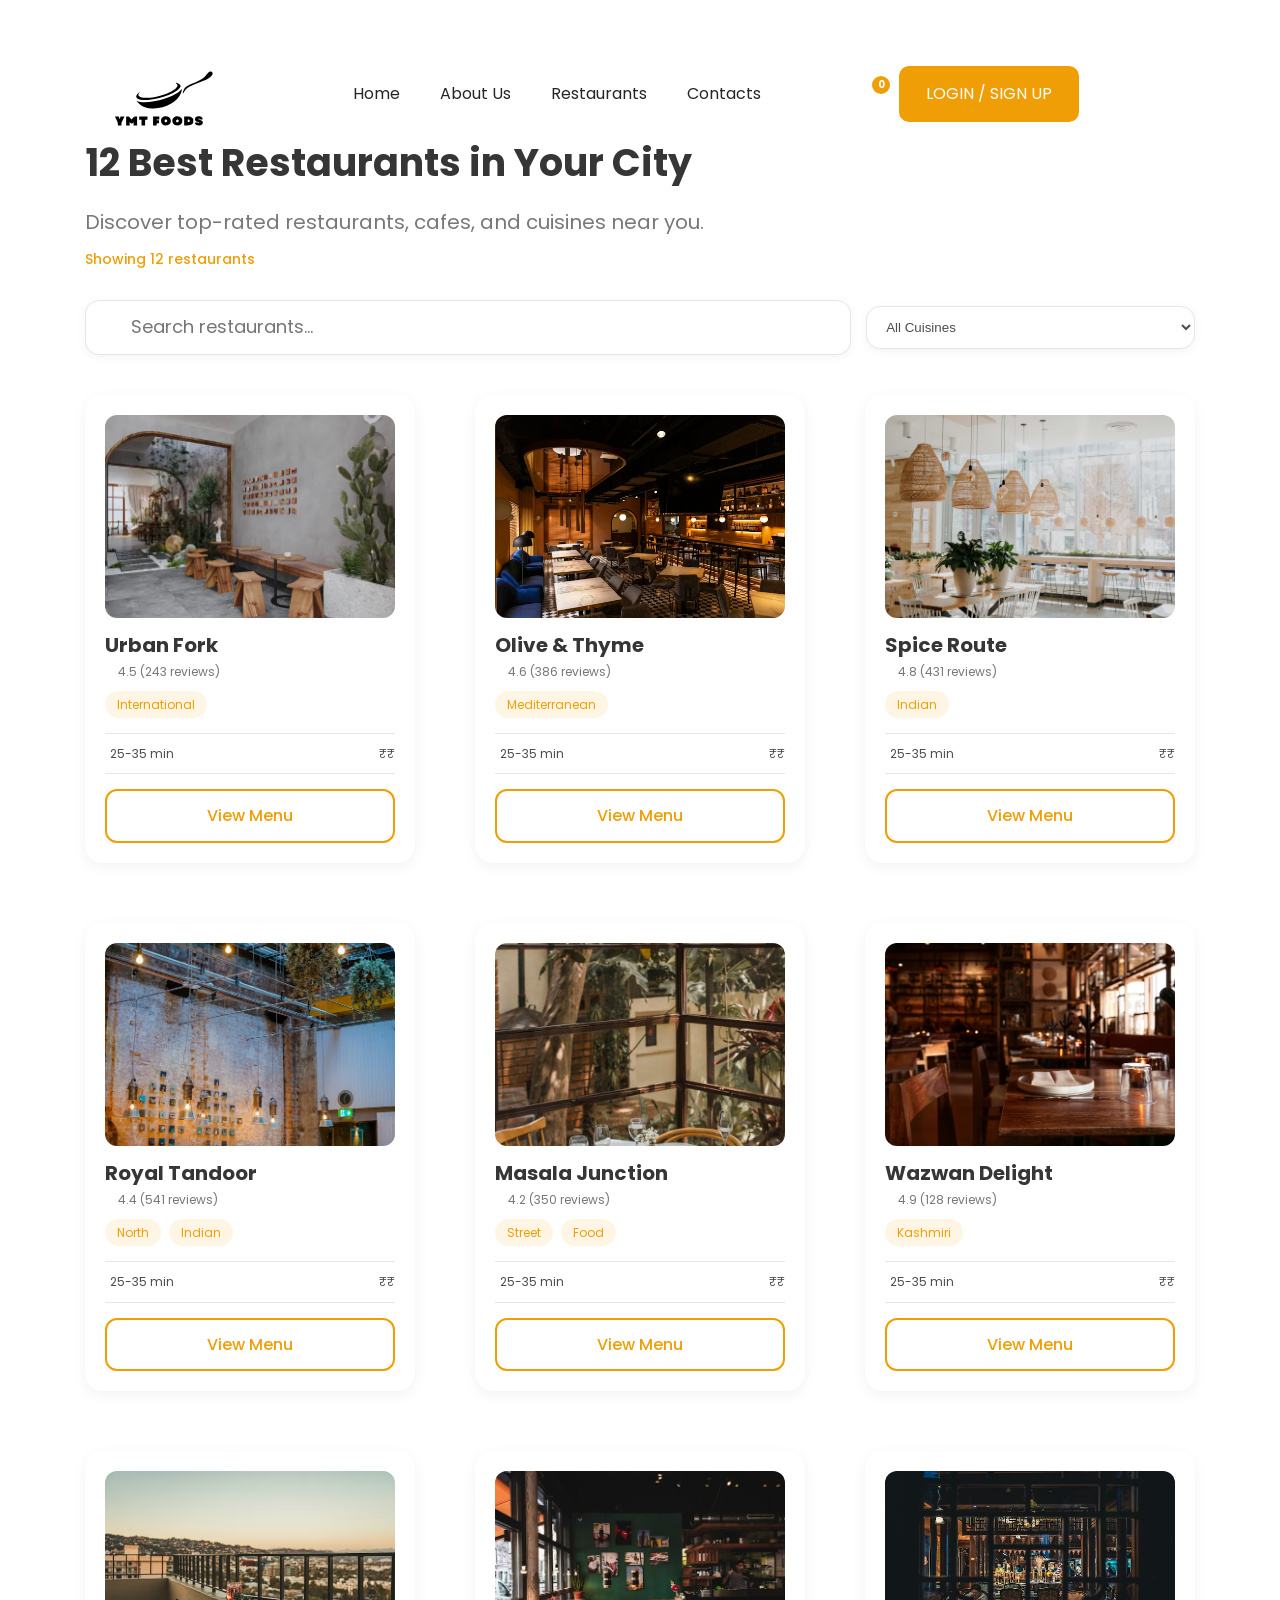
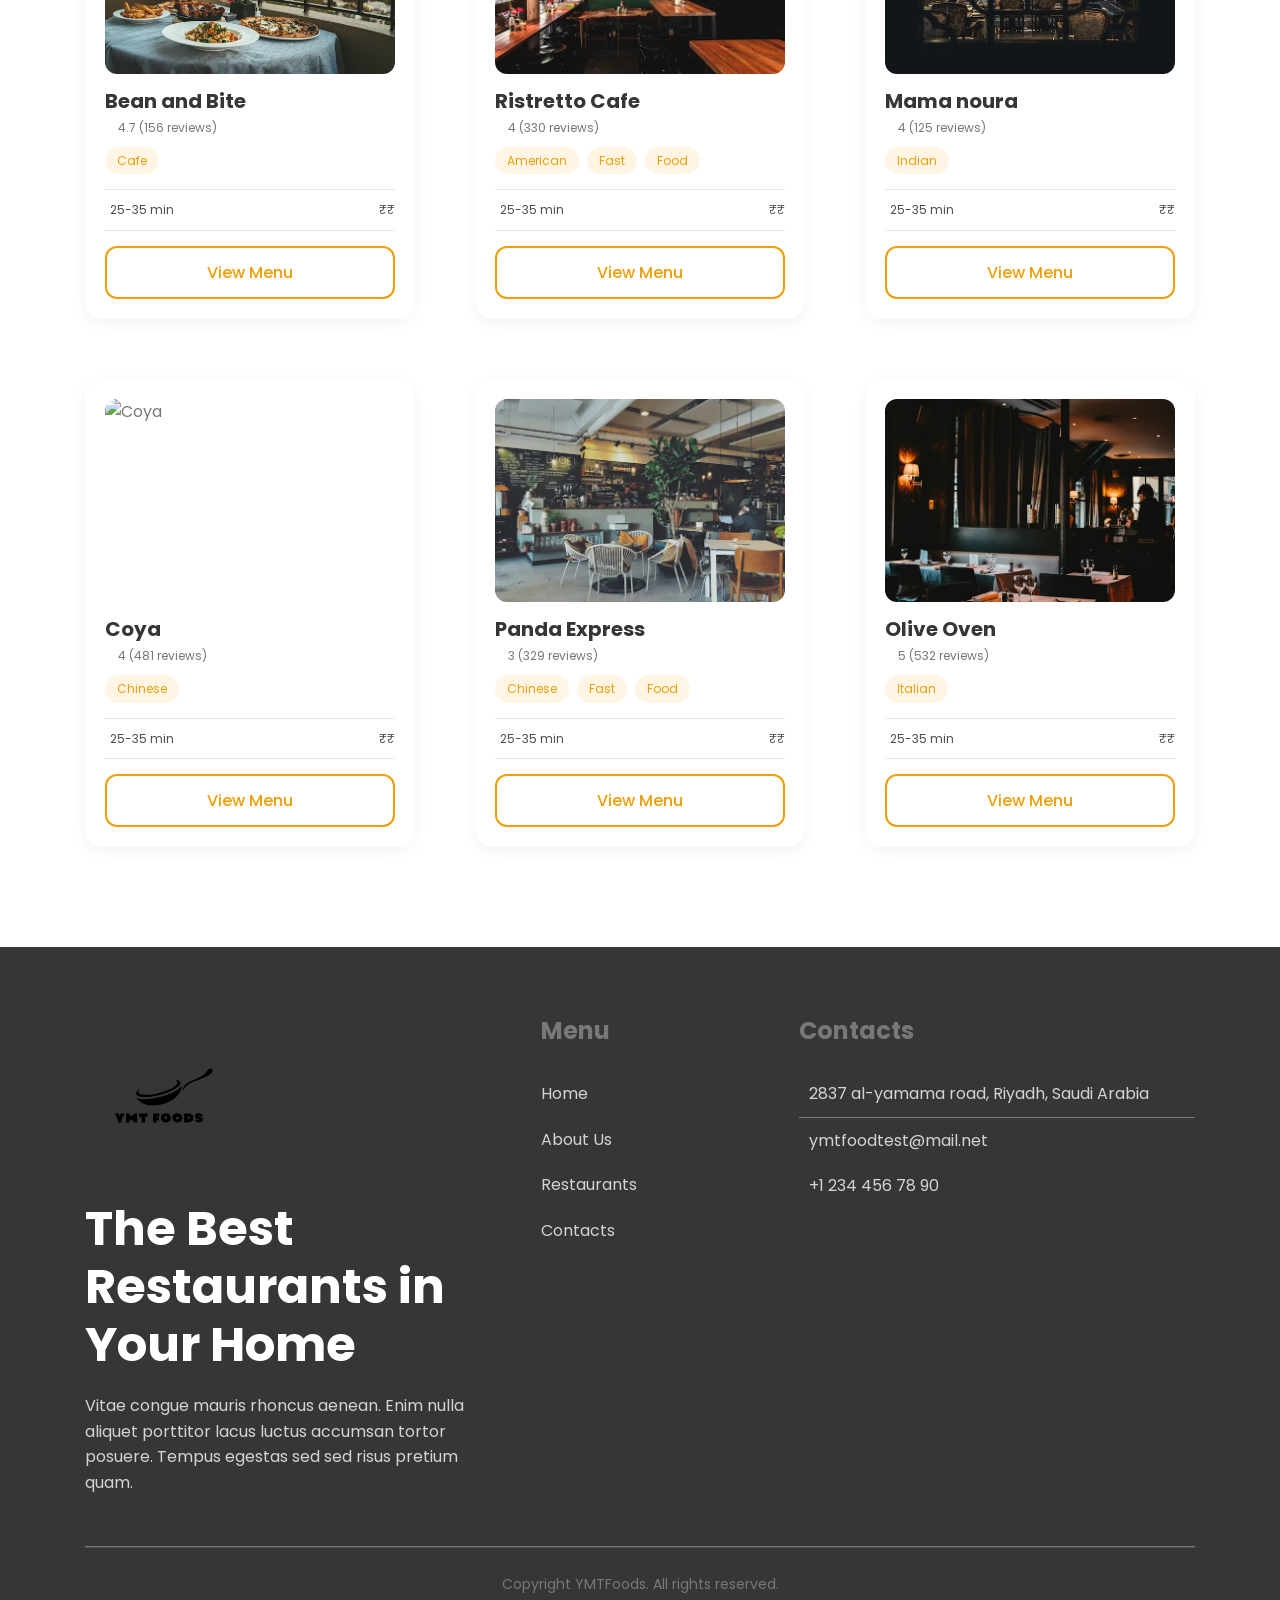
==== commit 043c0c59: "Update changes" ====
--- a/assignment/restaurants.html
+++ b/assignment/restaurants.html
@@ -31,6 +31,57 @@
       <a href="./index.html" class="logo">
         <img src="./assets/images/YMTtestlogo.svg" width="148" height="38" alt="YMTFoods home" />
       </a>
+
+      <!-- Location (navbar) -->
+      <div class="location" data-location>
+        <button class="location-trigger" type="button" data-location-toggle aria-label="Select delivery location">
+          <span class="location-pin" aria-hidden="true">
+            <ion-icon name="location-outline"></ion-icon>
+          </span>
+
+          <span class="location-text">
+            <span class="location-delivering">Delivering to</span>
+            <span class="location-title" data-location-title>Select Location</span>
+          </span>
+
+          <ion-icon class="location-chevron" name="chevron-down-outline" aria-hidden="true"></ion-icon>
+        </button>
+
+        <div class="location-dropdown" data-location-modal aria-hidden="true">
+          <div class="location-dropdown-inner">
+            <div class="location-modal-top">
+              <p class="location-modal-hint">Choose your delivery area</p>
+            </div>
+
+            <div class="location-actions">
+              <button class="btn btn-secondary location-detect" type="button" data-location-detect>
+                Detect current location
+              </button>
+
+              <div class="location-manual">
+                <label class="location-label" for="location-city">Select city</label>
+                <select id="location-city" class="location-select" data-location-select>
+                  <option value="" selected>Select Location</option>
+                  <option value="Rajbagh, Srinagar">Rajbagh, Srinagar</option>
+                  <option value="Nowhatta, Srinagar">Nowhatta, Srinagar</option>
+                  <option value="Downtown, Srinagar">Downtown, Srinagar</option>
+                  <option value="Gupkar, Srinagar">Gupkar, Srinagar</option>
+                </select>
+              </div>
+
+              <div class="location-search">
+                <label class="location-label" for="location-search-input">Search location</label>
+                <div class="location-search-input">
+                  <input id="location-search-input" class="location-input" type="search" placeholder="Type an area / locality" data-location-search>
+                  <button class="location-search-apply" type="button" data-location-search-apply aria-label="Apply searched location">
+                    Apply
+                  </button>
+                </div>
+              </div>
+            </div>
+          </div>
+        </div>
+      </div>
 
       <nav class="navbar" data-navbar>
         <button class="nav-close-btn" aria-label="close menu" data-nav-toggler>
--- a/assignment/assets/css/style1.css
+++ b/assignment/assets/css/style1.css
@@ -318,6 +318,221 @@
   #HEADER
 \*-----------------------------------*/
 
+/*-----------------------------------*\
+  #LOCATION (Navbar)
+\*-----------------------------------*/
+
+.location {
+  position: relative;
+  z-index: 4;
+  display: inline-flex;
+  align-items: center;
+  gap: 8px;
+  white-space: nowrap;
+  max-width: 220px;
+}
+
+.location-trigger {
+  /* removed from UI, kept for compatibility */
+  display: none;
+}
+
+.location-trigger:hover,
+.location-trigger:focus-visible {
+  border-color: hsla(39, 96%, 48%, 0.25);
+  background-color: hsla(0, 0%, 0%, 0.02);
+  box-shadow: 0 10px 25px hsla(39, 96%, 48%, 0.08);
+}
+
+.location-trigger { cursor: pointer; }
+
+.location-pin {
+  color: var(--marigold);
+  font-size: 1.6rem;
+  display: grid;
+  place-items: center;
+}
+
+
+.location-pin ion-icon { font-size: 1.9rem; }
+
+.location-text {
+  display: inline-block;
+  line-height: 1;
+  color: var(--jet);
+  font-size: var(--fs-11);
+  font-weight: var(--fw-500);
+  white-space: nowrap;
+  overflow: hidden;
+  text-overflow: ellipsis;
+  max-width: 160px;
+}
+
+.location-delivering {
+  color: #b3b3b3;
+  font-size: var(--fs-11);
+  font-weight: var(--fw-500);
+}
+
+.location-title {
+  color: var(--jet);
+  font-size: var(--fs-11);
+  font-weight: var(--fw-700);
+  white-space: nowrap;
+  overflow: hidden;
+  text-overflow: ellipsis;
+  max-width: 150px;
+}
+
+.location-chevron {
+  color: var(--davys-gray);
+  font-size: 1.8rem;
+  transition: transform var(--transition-1);
+}
+
+.location-dropdown {
+  position: absolute;
+  top: calc(100% + 10px);
+  left: 0;
+  width: 280px;
+  background-color: var(--white);
+  border: 1px solid var(--platinum);
+  border-radius: var(--radius-15);
+  box-shadow: 0 22px 60px hsla(0, 0%, 0%, 0.18);
+  opacity: 0;
+  transform: translateY(-6px) scale(0.98);
+  visibility: hidden;
+  transition: var(--transition-1);
+  z-index: 60;
+}
+
+.location-dropdown.is-open {
+  opacity: 1;
+  transform: translateY(0) scale(1);
+  visibility: visible;
+}
+
+.location-dropdown-inner { padding: 14px; }
+
+.location-modal-hint {
+  color: var(--jet);
+  font-weight: var(--fw-700);
+  font-size: var(--fs-11);
+  margin-block-end: 12px;
+}
+
+.location-actions {
+  display: flex;
+  flex-direction: column;
+  gap: 12px;
+}
+
+.location-detect {
+  width: 100%;
+  justify-content: center;
+  border-radius: var(--radius-10);
+  text-transform: none;
+  font-size: var(--fs-10);
+  padding: 12px 14px;
+}
+
+.location-label {
+  display: block;
+  font-size: var(--fs-11);
+  font-weight: var(--fw-500);
+  color: var(--sonic-silver);
+  margin-block-end: 6px;
+}
+
+.location-select {
+  width: 100%;
+  padding: 12px 14px;
+  border-radius: var(--radius-10);
+  border: 1px solid var(--platinum);
+  color: var(--davys-gray);
+  font-size: var(--fs-10);
+  background-color: var(--white);
+}
+
+.location-search-input {
+  display: flex;
+  gap: 10px;
+  align-items: center;
+}
+
+.location-input {
+  flex: 1;
+  padding: 12px 14px;
+  border-radius: var(--radius-10);
+  border: 1px solid var(--platinum);
+  font-size: var(--fs-10);
+  color: var(--davys-gray);
+  background-color: var(--white);
+}
+
+.location-search-apply {
+  padding: 12px 14px;
+  border-radius: var(--radius-10);
+  background-color: var(--marigold);
+  color: var(--white);
+  font-weight: var(--fw-700);
+  font-size: var(--fs-10);
+  white-space: nowrap;
+  transition: var(--transition-1);
+}
+
+.location-search-apply:is(:hover, :focus-visible) {
+  transform: translateY(-1px);
+}
+
+.location-search-suggestions {
+  margin-top: 10px;
+  display: flex;
+  flex-direction: column;
+  gap: 6px;
+}
+
+.location-suggestion {
+  width: 100%;
+  text-align: left;
+  padding: 10px 12px;
+  border-radius: 12px;
+  border: 1px solid var(--platinum);
+  background-color: var(--white);
+  color: var(--jet);
+  font-size: var(--fs-10);
+  transition: var(--transition-1);
+}
+
+.location-suggestion:is(:hover, :focus-visible) {
+  border-color: var(--marigold);
+  box-shadow: 0 10px 22px hsla(39, 96%, 48%, 0.12);
+  transform: translateY(-1px);
+}
+
+.location-suggestion-empty {
+  color: var(--sonic-silver);
+  font-weight: var(--fw-500);
+  font-size: var(--fs-10);
+  padding: 8px 2px;
+}
+
+
+@media (max-width: 767px) {
+  .location-trigger {
+    max-width: 160px;
+    padding: 8px 10px;
+    gap: 8px;
+  }
+
+  .location-delivering { display: none; }
+
+  .location-title { max-width: 110px; }
+
+  .location-dropdown { width: 260px; }
+}
+
+
 .overlay,
 .header .btn { display: none; }
 
@@ -344,12 +559,12 @@
 
 .header .container {
   display: flex;
-  justify-content: space-between;
   align-items: center;
   gap: 15px;
 }
 
-.header-action { margin-inline-start: auto; }
+/* Keep everything in one navbar row on desktop; location sits next to logo */
+.header-action { margin-inline-start: 0; display: flex; align-items: center; gap: 20px; }
 
 .cart-btn,
 .search-btn,
@@ -2984,13 +3199,35 @@
   font-weight: var(--fw-500);
 }
 
+.profile-body {
+  max-height: calc(100vh - 120px);
+  overflow: auto;
+}
+
 .profile-body .btn-primary {
   width: 100%;
   justify-content: center;
   margin-block-start: 20px;
 }
 
-.profile-form .input-wrapper { margin-block-end: 20px; }
+/* Ensure the edit form stays within the modal and doesn't behave like a page */
+.profile-form {
+  width: 100%;
+  display: block;
+}
+
+.profile-form .input-wrapper {
+  margin-block-end: 20px;
+}
+
+.profile-form .input-label {
+  margin-block-end: 8px;
+  display: block;
+}
+
+.profile-form .input-field {
+  width: 100%;
+}
 
 .profile-form textarea.input-field {
   height: 100px;
@@ -3006,6 +3243,11 @@
 .profile-form .btn-group .btn {
   flex: 1;
   justify-content: center;
+}
+
+/* Avoid accidentally applying full-screen layout from global rules */
+.profile-form.is-hidden {
+  display: none;
 }
 
 /*-----------------------------------*\
--- a/assignment/assets/css/checkout-modal.css
+++ b/assignment/assets/css/checkout-modal.css
@@ -67,20 +67,25 @@
 }
 
 .checkout-close {
-  width: 36px;
-  height: 36px;
+  width: 40px;
+  height: 40px;
   display: grid;
   place-items: center;
-  border: 2px solid var(--light-gray);
+  border: 2px solid var(--marigold);
   border-radius: var(--radius-circle);
-  color: var(--davys-gray);
+  color: var(--marigold);
   transition: var(--transition-1);
+  background: transparent;
 }
 
 .checkout-close:is(:hover, :focus-visible) {
   background-color: var(--marigold);
-  border-color: var(--marigold);
   color: var(--white);
+}
+
+.checkout-close ion-icon {
+  font-size: 24px;
+  --ionicon-stroke-width: 50px;
 }
 
 .checkout-body {
